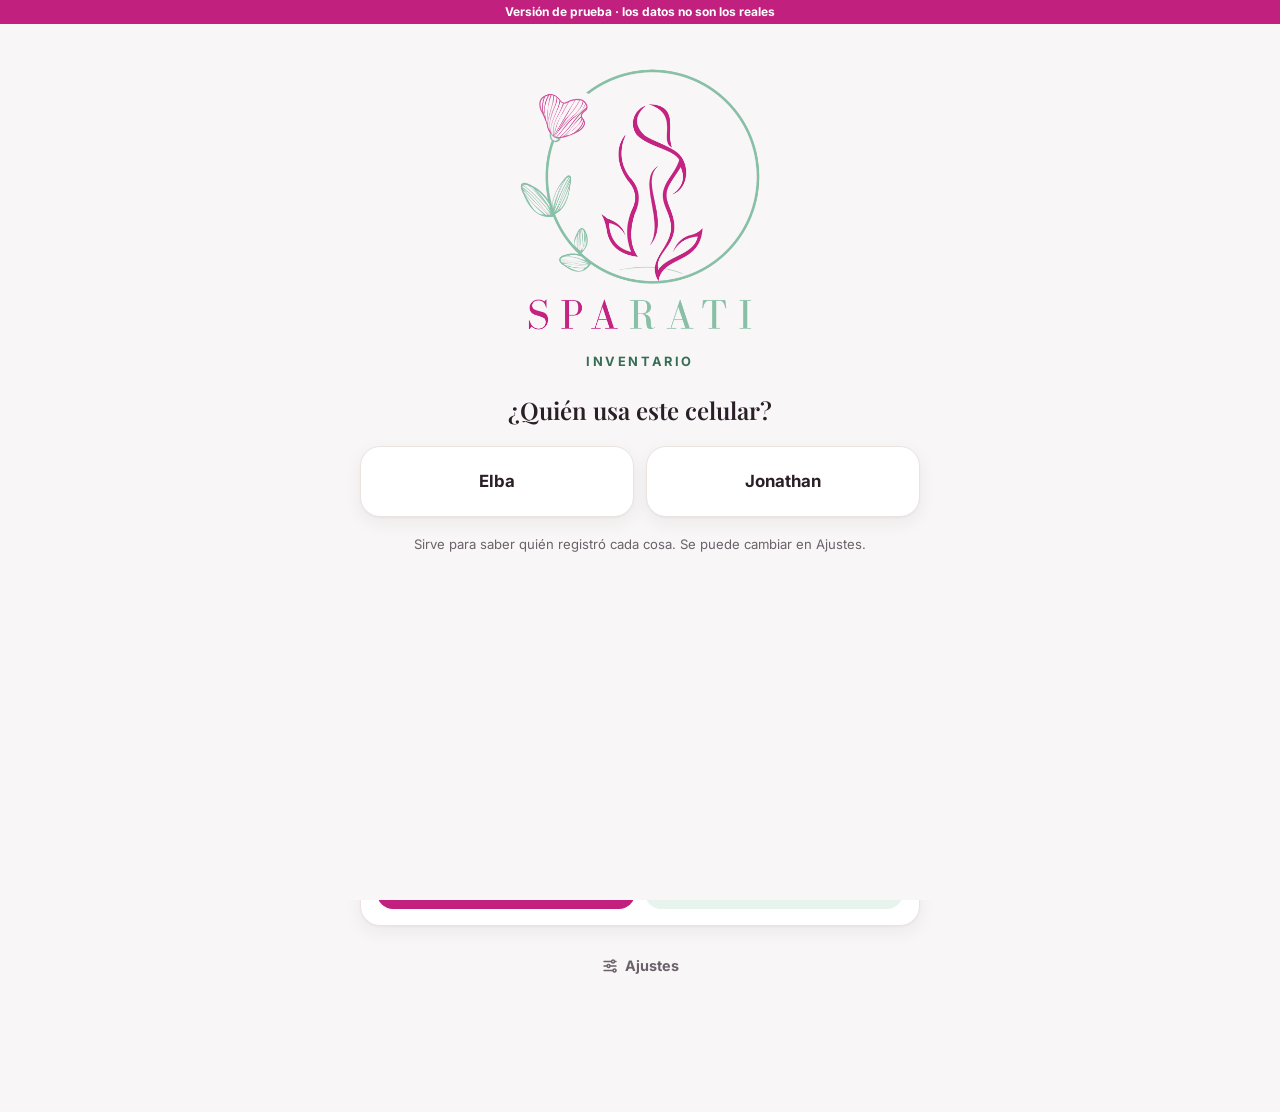
==== prueba/index.html @ 0cfa80a9 "Completé T10 · Contar inventario en prueba/. Desde Inicio e Inventario se puede contar todo el catál" ====
<!DOCTYPE html>
<html lang="es-EC">
<head>
<meta charset="utf-8">
<meta name="viewport" content="width=device-width, initial-scale=1, viewport-fit=cover">
<meta name="theme-color" content="#C2207F">
<meta name="app-version" content="2">
<meta name="apple-mobile-web-app-capable" content="yes">
<meta name="apple-mobile-web-app-title" content="SPARATI Prueba">
<meta name="apple-mobile-web-app-status-bar-style" content="default">
<meta name="description" content="Inventario de SPARATI: productos para vender y de uso en el spa">
<title>SPARATI Prueba</title>
<link rel="manifest" href="manifest.webmanifest">
<link rel="icon" href="icono-192.png">
<link rel="apple-touch-icon" href="icono-180.png">
<link rel="stylesheet" href="estilos.css">
</head>
<body>
<div class="franja-prueba">Versión de prueba · los datos no son los reales</div>
<main id="app"></main>
<nav class="nav" aria-label="Principal"></nav>
<div id="capas"></div>
<div id="anuncio" class="solo-lectura" role="status"></div>
<input type="file" id="inFoto" accept="image/*" hidden>
<input type="file" id="inArchivo" accept=".txt,.json,text/plain,application/json" hidden>
<script src="app.js?v=2.10"></script>
<script>
if('serviceWorker' in navigator){
  window.addEventListener('load', ()=>{
    navigator.serviceWorker.register('sw.js').then(r=>{
      const revisar = ()=>{ const sw = r.active || navigator.serviceWorker.controller; if(sw && navigator.onLine) sw.postMessage('revisar'); };
      if(r.active) revisar(); else navigator.serviceWorker.ready.then(revisar);
    }).catch(()=>{});
  });
}
</script>
</body>
</html>
---- prueba/estilos.css ----
@font-face{font-family:Inter;src:url('fuentes/inter-latin-400-normal.woff2') format('woff2');font-weight:400;font-display:swap}
@font-face{font-family:Inter;src:url('fuentes/inter-latin-600-normal.woff2') format('woff2');font-weight:600;font-display:swap}
@font-face{font-family:Inter;src:url('fuentes/inter-latin-700-normal.woff2') format('woff2');font-weight:700;font-display:swap}
@font-face{font-family:'Playfair Display';src:url('fuentes/playfair-display-latin-600-normal.woff2') format('woff2');font-weight:600;font-display:swap}
:root{
  --fondo:#F9F6F7; --superficie:#FFFFFF; --tinta:#2A1F27; --tenue:#6B6169; --linea:#ECE4E0; --hundido:#EFE7E3;
  --marca:#C2207F; --marca-llena:#C2207F; --marca-suave:#FBE7F2; --marca-hover:#9C1966; --sobre-marca:#FFFFFF;
  --menta:#87BEA6; --menta-texto:#3E7F66; --menta-contraste:#356D57; --menta-suave:#E7F3ED; --menta-claro:#BFE3D2;
  --bien:#2F7A57; --bien-contraste:#2F7957; --bien-suave:#E3F2EA;
  --atencion:#9A5A10; --atencion-suave:#FBF0DF;
  --mal:#A8364A; --mal-lleno:#A8364A; --mal-suave:#F9E5E8;
  --radio-tarjeta:20px; --radio-control:16px; --radio-peq:12px;
  --sombra:0 1px 2px rgba(42,31,39,.04), 0 6px 18px rgba(42,31,39,.06);
  --sombra-marca:0 8px 20px rgba(194,32,127,.28);
  --sombra-hoja:0 -8px 28px rgba(42,31,39,.16);
  --sombra-seg:0 1px 3px rgba(42,31,39,.12);
  --serif:'Playfair Display', Georgia, serif; --sans:'Inter', system-ui, sans-serif;
  --alto-nav:78px;
  --margen-izq:max(20px, env(safe-area-inset-left));
  --margen-der:max(20px, env(safe-area-inset-right));
  --franja:calc(env(safe-area-inset-top, 0px) + 24px);
  color-scheme:light;
}
:root[data-theme="dark"]{
  --fondo:#17121A; --superficie:#221B25; --tinta:#F3ECF0; --tenue:#B9AAB4; --linea:#342A36; --hundido:#2B232E;
  --marca:#E77DB8; --marca-suave:color-mix(in srgb, #C2207F 18%, var(--superficie));
  --menta-texto:var(--menta-claro); --menta-contraste:var(--menta-claro); --menta-suave:color-mix(in srgb, #87BEA6 18%, var(--superficie));
  --bien:#9DD5B9; --bien-contraste:var(--bien); --bien-suave:color-mix(in srgb, #2F7A57 18%, var(--superficie));
  --atencion:#E8B260; --atencion-suave:color-mix(in srgb, #9A5A10 18%, var(--superficie));
  --mal:#F2A0B0; --mal-suave:color-mix(in srgb, #A8364A 18%, var(--superficie));
  --sombra:none; --sombra-hoja:0 -8px 28px rgba(0,0,0,.38); --sombra-seg:0 1px 3px rgba(0,0,0,.3);
  color-scheme:dark;
}
*{box-sizing:border-box}
html,body{margin:0;min-height:100%;font-variant-numeric:lining-nums}
body{background:var(--fondo);color:var(--tinta);font-family:var(--sans);font-size:15px;line-height:1.45;-webkit-text-size-adjust:100%;-webkit-tap-highlight-color:transparent}
body.bloqueo{overflow:hidden;overscroll-behavior:none}
button,input,select,textarea{font:inherit;color:inherit}
button{cursor:pointer;min-width:44px;min-height:44px}
:focus-visible{outline:3px solid var(--marca);outline-offset:2px}
.num{font-variant-numeric:tabular-nums}
.sin-salto{white-space:nowrap}
.muted{color:var(--tenue)}
.peq{font-size:.82rem}
[hidden]{display:none!important}
.solo-lectura{position:absolute;width:1px;height:1px;margin:-1px;padding:0;overflow:hidden;clip-path:inset(50%);white-space:nowrap}

.franja-prueba{position:fixed;inset:0 0 auto;z-index:110;padding:calc(env(safe-area-inset-top, 0px) + 4px) var(--margen-der) 4px var(--margen-izq);background:var(--marca-llena);color:var(--sobre-marca);font-size:.75rem;font-weight:700;line-height:16px;text-align:center}
#app{max-width:600px;margin:0 auto;padding:calc(var(--franja) + 20px) var(--margen-der) calc(env(safe-area-inset-bottom) + var(--alto-nav) + 46px) var(--margen-izq);display:flex;flex-direction:column;gap:16px}
#app.transicion{animation:entra-pantalla 180ms ease-out}
.top{display:flex;align-items:center;justify-content:space-between;gap:12px}
.titulo-seccion{margin:0;font:600 19px var(--serif)}
.top h1{font-family:var(--serif);font-weight:600;font-size:1.85rem;margin:0;line-height:1.05;letter-spacing:.01em}
.icon-btn{border:0;background:var(--superficie);border-radius:50%;width:44px;height:44px;display:grid;place-items:center;flex:none;position:relative;box-shadow:var(--sombra)}
svg.ico{width:22px;height:22px;stroke:currentColor;fill:none;stroke-width:1.8;stroke-linecap:round;stroke-linejoin:round;flex:none}

/* Inicio */
#app:has(.cab-inicio),.contenido-inicio{gap:18px}
.contenido-inicio{display:flex;flex-direction:column}
.cab-inicio{gap:10px}
.marca-inicio{display:flex;align-items:center;gap:12px;min-width:0}
.marca-inicio .emblema{width:58px;height:auto;flex:none}
.marca-inicio .logo-texto{height:13px;width:auto;display:block;margin-bottom:3px}
.marca-inicio h1{font-size:24px;line-height:1.16;letter-spacing:0;overflow-wrap:anywhere}
.marca-inicio .sub{font-size:13px;color:var(--tenue);margin-top:3px}
.avisos-inicio>span{position:absolute;top:-3px;right:-3px;min-width:22px;height:22px;padding:0 4px;display:grid;place-items:center;border:2px solid var(--fondo);border-radius:999px;background:var(--mal-lleno);color:#fff;font-size:11px;font-weight:700}
.acciones-inicio{display:grid;grid-template-columns:repeat(4,minmax(0,1fr));gap:8px}
.acciones-inicio button{background:none;border:0;padding:0 3px;display:flex;flex-direction:column;align-items:center;gap:8px;font-size:12px;font-weight:600;line-height:1.25;border-radius:18px}
.acciones-inicio button>span{width:60px;height:60px;border-radius:18px;background:var(--superficie);color:var(--marca);display:grid;place-items:center;box-shadow:var(--sombra)}
.acciones-inicio button:first-child>span{background:var(--marca-llena);color:var(--sobre-marca);box-shadow:var(--sombra-marca)}
.acciones-inicio .ico{width:26px;height:26px}
.ventas-inicio{background:var(--marca-llena);color:#fff;border-radius:24px;padding:20px;display:flex;flex-direction:column;gap:14px;box-shadow:var(--sombra-marca)}
:root[data-theme="dark"] .ventas-inicio{background:var(--marca-hover)}
.ventas-inicio-cab{display:flex;align-items:center;justify-content:space-between;gap:8px;flex-wrap:wrap}
.ventas-inicio h2,.ventas-inicio p{color:#FBE7F2;font-size:14px;line-height:1.25;margin:0}
.ventas-inicio h2{font-weight:600}
.ventas-inicio p b{color:#fff}
.ventas-inicio .comparacion{background:var(--menta-claro);color:#1F5C45;padding:4px 10px;border-radius:999px;font-size:12px;font-weight:600;line-height:1.25}
.ventas-inicio .comparacion.baja{background:#F9E5E8;color:#8F293B}
.ventas-inicio-total{align-self:flex-start;max-width:100%;background:none;border:0;border-radius:8px;padding:0;text-align:left;font:600 clamp(32px, 10.25vw, 40px)/1.2 var(--serif);letter-spacing:-.5px;overflow-wrap:anywhere}
.ventas-inicio-total:focus-visible{outline-color:#fff}
.ventas-inicio-grafico{list-style:none;margin:4px 0 0;padding:0;height:104px;display:grid;grid-template-columns:repeat(7,minmax(0,1fr));gap:8px}
.ventas-inicio-grafico li{position:relative;display:flex;flex-direction:column;align-items:center;justify-content:flex-end;gap:6px;color:#FBE7F2;font-size:11px;line-height:1.2}
.ventas-inicio-grafico .barra{width:100%;height:var(--alto-barra);border-radius:6px;background:rgba(255,255,255,.30);border:1px solid rgba(255,255,255,.52)}
:root[data-theme="dark"] .ventas-inicio-grafico .barra{border-color:rgba(255,255,255,.35)}
.ventas-inicio-grafico li:last-child .barra{background:var(--menta-claro);border:0}
.contadores-inicio{display:grid;grid-template-columns:repeat(3,minmax(0,1fr));gap:10px}
.contador-inicio{--color:var(--marca);--suave:var(--marca-suave);text-align:left;min-width:0;border:1px solid var(--linea);background:var(--superficie);border-radius:var(--radio-tarjeta);box-shadow:var(--sombra);padding:12px 13px;display:flex;flex-direction:column;align-items:flex-start;gap:6px}
.contador-inicio.stock{--color:var(--mal);--suave:var(--mal-suave)}
.contador-inicio.fecha{--color:var(--atencion);--suave:var(--atencion-suave)}
.contador-inicio>b{color:var(--color);font:600 26px/1.2 var(--serif)}
.contador-inicio>span{color:var(--tenue);font-size:12px;line-height:1.3}
.contador-inicio::after{content:'';width:100%;height:4px;border-radius:4px;background:var(--suave);margin-top:auto}
.atencion-inicio{display:flex;flex-direction:column;gap:10px}
.atencion-inicio .card-cab{align-items:flex-start}
.atencion-inicio .link{display:flex;align-items:flex-start;padding-block:3px 0}
.atencion-lista{margin:0;padding:4px 13px;list-style:none;border:1px solid var(--linea);border-radius:var(--radio-tarjeta);box-shadow:var(--sombra);background:var(--superficie)}
.atencion-lista .atencion-fila{padding:12px 0}
.atencion-fila .av,.atencion-icono{width:48px;height:48px}
.atencion-icono{display:grid;place-items:center;flex:none;border-radius:14px;background:var(--hundido);color:var(--tenue)}
.atencion-icono.fecha{background:var(--atencion-suave);color:var(--atencion)}
.atencion-fila .btn{flex:none;gap:5px}
.atencion-fila .btn .ico{width:16px;height:16px}
.link.ajustes-inicio{align-self:center;display:flex;align-items:center;gap:6px;color:var(--tenue)}
.ajustes-inicio .ico{width:18px;height:18px}
@media (max-width:340px){
  .cab-inicio,.marca-inicio{gap:8px}
  .marca-inicio .emblema{width:48px}
  .marca-inicio h1{font-size:22px}
  .acciones-inicio button>span{width:54px;height:54px}
  .contador-inicio{padding-inline:9px}
  .atencion-lista .atencion-fila{gap:8px}
  .atencion-fila .av,.atencion-icono{width:40px;height:40px}
}

.card{background:var(--superficie);border:1px solid var(--linea);border-radius:var(--radio-tarjeta);padding:16px;display:flex;flex-direction:column;gap:10px;box-shadow:var(--sombra)}
.card h3{margin:0;font-family:var(--serif);font-size:1.15rem;font-weight:600;line-height:1.25}
.card-cab{display:flex;align-items:center;justify-content:space-between;gap:8px}
.btn{border:none;border-radius:var(--radio-control);padding:12px 16px;font-weight:700;background:var(--marca-llena);color:var(--sobre-marca);display:inline-flex;align-items:center;justify-content:center;gap:8px;min-height:48px;text-decoration:none;text-align:center}
.btn.ghost{background:transparent;color:var(--tinta);border:1px solid var(--linea)}
.btn.soft{background:var(--marca-suave);color:var(--marca)}
.btn.gold{background:var(--menta-suave);color:var(--menta-contraste,var(--menta-texto))}
.btn.danger{background:transparent;color:var(--mal);border:1px solid var(--mal)}
.btn.sm{padding:8px 12px;min-height:44px;font-size:.86rem;border-radius:12px}
.btn.full{width:100%}
.btn:disabled{opacity:.45}
.btn:not(.ghost,.soft,.gold,.danger):not(:disabled):active{background:var(--marca-hover)}
.link{background:none;border:none;color:var(--marca);font-weight:700;padding:6px 2px;font-size:.9rem}

/* Estado general */
.estado-ok{display:flex;align-items:center;gap:12px;background:var(--bien-suave);color:var(--bien-contraste);border-radius:18px;padding:16px;font-weight:700}
.cifras{display:grid;grid-template-columns:1fr 1fr;gap:10px}
.cifra{background:var(--superficie);border:1px solid var(--linea);border-radius:18px;padding:14px;display:flex;flex-direction:column;gap:2px;box-shadow:var(--sombra);text-align:left}
.cifra .v{font:600 20px var(--serif);overflow-wrap:anywhere}
.cifra .l{font-size:.78rem;color:var(--tenue);font-weight:600}

/* Filas de alerta */
.alerta{display:flex;align-items:center;gap:12px;padding:10px 0;border-top:1px solid var(--linea);width:100%;background:none;border-left:none;border-right:none;border-bottom:none;text-align:left}
.alerta:first-of-type{border-top:none}
.alerta .tx{flex:1;min-width:0}
.alerta b{display:block;font-size:15px;font-weight:600;line-height:1.28;overflow-wrap:anywhere}
.alerta .d{font-size:13px;color:var(--tenue);overflow-wrap:anywhere}
.alerta .d .warn{color:var(--atencion);font-weight:700}.alerta .d .bad{color:var(--mal);font-weight:700}
.alerta .chev{color:var(--tenue);flex:none}
.pill{display:inline-flex;align-items:center;gap:4px;font-size:12px;font-weight:600;padding:3px 10px;border-radius:999px;white-space:nowrap}
.pill.bad{background:var(--mal-suave);color:var(--mal)}
.pill.warn{background:var(--atencion-suave);color:var(--atencion)}
.pill.ok{background:var(--bien-suave);color:var(--bien-contraste)}
.pill.acc{background:var(--marca-suave);color:var(--marca)}
.pill.gold{background:var(--menta-suave);color:var(--menta-contraste,var(--menta-texto))}
.pill .ico{width:14px;height:14px}

/* Avatar de producto */
.av{width:54px;height:54px;border-radius:var(--radio-peq);flex:none;display:grid;place-items:center;position:relative;font:600 1rem var(--serif);color:var(--menta-contraste,var(--menta-texto));overflow:hidden;background:var(--menta-suave)}
.av>*{grid-area:1/1}
.av img{position:absolute;inset:0;width:100%;height:100%;object-fit:cover;display:block}
.av.sm{width:38px;height:38px;border-radius:11px;font-size:.85rem}
.av.xl{width:96px;height:96px;border-radius:24px;font-size:1.8rem}
.av.persona{border-radius:50%;background:var(--marca-suave);color:var(--marca);font-family:var(--sans);font-weight:700}

/* Buscadores y listas */
.buscador{display:flex;align-items:center;gap:10px;min-width:0}
.buscar{display:flex;align-items:center;gap:10px;flex:1;min-width:0;min-height:50px;background:var(--superficie);border:1px solid var(--linea);border-radius:var(--radio-control);padding:0 16px}
.buscar .ico{width:20px;height:20px;color:var(--tenue)}
.buscar:focus-within{outline:3px solid var(--marca);outline-offset:2px}
.buscar input[type=search]{border:none;background:none;outline:none;padding:11px 0;width:100%;font-size:16px;min-width:0;border-radius:0}
.buscar input::placeholder{color:var(--tenue);opacity:1}
.boton-escanear{width:50px;height:50px;flex:none;padding:0}
.chips{display:flex;flex-wrap:wrap;gap:8px}
.chips.scroll{flex-wrap:nowrap;overflow-x:auto;scrollbar-width:none;margin:-4px calc(-1 * var(--margen-der)) -4px calc(-1 * var(--margen-izq));padding:0 var(--margen-der) 0 var(--margen-izq)}
.chips.scroll::-webkit-scrollbar{display:none}
.chip{position:relative;isolation:isolate;border:0;background:none;padding:4px 14px;font-size:13px;font-weight:600;white-space:nowrap;flex:none;display:inline-flex;align-items:center;justify-content:center;gap:6px;border-radius:22px}
.chip::before{content:"";position:absolute;inset:4px 0;z-index:-1;background:var(--superficie);border:1px solid var(--linea);border-radius:18px}
.chip.on{color:var(--sobre-marca)}
.chip.on::before{background:var(--marca-llena);border-color:var(--marca-llena)}
.chip:focus-visible{outline-offset:-2px}
.chip .indicador{width:8px;height:8px;border-radius:50%;background:var(--mal)}
.chip .indicador.vence{background:var(--atencion)}
.chip.on .indicador{background:currentColor}
.lista-productos{display:flex;flex-direction:column;gap:14px;min-width:0}
.grupo-productos{display:flex;flex-direction:column;gap:8px}
.grupo-productos h2{margin:0 4px;color:var(--tenue);font-size:12px;letter-spacing:.08em;text-transform:uppercase}
.filas{background:var(--superficie);border:1px solid var(--linea);border-radius:var(--radio-tarjeta);padding:4px 14px;box-shadow:var(--sombra)}
.fila-lista{display:flex;align-items:center;gap:12px;padding:12px 0;width:100%;background:none;border:0;text-align:left;border-radius:0}
.fila-lista + .fila-lista{border-top:1px solid var(--linea)}
.fila-lista .tx{flex:1;min-width:0;overflow-wrap:anywhere}
.fila-lista b{display:block;font-size:15px;font-weight:600;line-height:1.27}
.fila-lista .m{display:block;margin-top:3px;font-size:13px;color:var(--tenue);line-height:1.3}
.fila-lista .stock{flex:none}
.vacio{text-align:center;color:var(--tenue);padding:30px 18px;font-size:.95rem;display:flex;flex-direction:column;gap:12px;align-items:center}

/* Inventario */
.inventario-cab .btn{gap:6px;padding-inline:14px;white-space:nowrap}
.inventario-cab .ico{width:16px;height:16px}
.filtros-inventario{position:relative;scroll-padding-inline:var(--margen-izq) var(--margen-der)}
.estadisticas-inventario{grid-template-columns:minmax(0,3fr) minmax(0,4fr)}
.estadisticas-inventario .cifra{padding-block:12px;gap:2px;border-radius:var(--radio-tarjeta)}
.estadisticas-inventario .v{line-height:1.2;font-variant-numeric:lining-nums tabular-nums}
.estadisticas-inventario:has(details[open]) .cifra:last-child{align-self:start}
.cantidades-inventario summary{list-style:none;cursor:pointer;min-height:44px;display:flex;flex-direction:column;justify-content:center;gap:2px;border-radius:6px}
.cantidades-inventario summary::-webkit-details-marker{display:none}
.cantidades-inventario .ver-unidades{display:flex;align-items:center;gap:2px;color:var(--marca);font-size:13px;font-weight:600}
.cantidades-inventario .ico{width:16px;height:16px}
.cantidades-inventario[open] .ico{transform:rotate(90deg)}
.cantidades-inventario ul{margin:8px 0 0;padding:8px 0 0;border-top:1px solid var(--linea);list-style:none;font-size:13px}
.controles-inventario{display:flex;flex-wrap:wrap;justify-content:space-between;align-items:center;gap:0 6px;margin-block:-8px}
.controles-inventario .link{display:inline-flex;align-items:center;gap:4px;padding-inline:0;font-size:13px;border-radius:8px}
.controles-inventario .ico{width:16px;height:16px}
.orden-inventario select{width:auto;max-width:100%;padding:6px;color:var(--tenue)}
#listaProd .fila-lista{content-visibility:auto;contain-intrinsic-block-size:auto 54px}
#listaProd .fila-lista:focus-visible{outline-offset:-3px}

/* Barra principal */
.nav{position:fixed;left:0;right:0;bottom:0;z-index:25;background:var(--superficie);background:color-mix(in srgb, var(--superficie) 96%, transparent);border-top:1px solid var(--linea);padding:0 max(6px, env(safe-area-inset-right)) env(safe-area-inset-bottom) max(6px, env(safe-area-inset-left))}
.nav-in{max-width:600px;margin:0 auto;display:grid;grid-template-columns:repeat(5,minmax(0,1fr));min-height:var(--alto-nav)}
.nav button{background:none;border:0;display:flex;flex-direction:column;align-items:center;justify-content:flex-start;padding:10px 0 6px;gap:4px;font-size:11px;font-weight:600;color:var(--tenue);position:relative;border-radius:var(--radio-peq)}
.nav button .ico{width:24px;height:24px;stroke-width:1.7}
.nav button[aria-current="page"]{color:var(--marca);font-weight:700}
.nav button[aria-current="page"] .ico{stroke-width:2}
.nav .nav-vender{padding-top:0;margin-top:-26px;color:var(--marca);font-weight:700}
.nav-vender .circulo{width:68px;height:68px;border:4px solid var(--fondo);border-radius:50%;background:var(--marca-llena);color:var(--sobre-marca);box-shadow:var(--sombra-marca);display:grid;place-items:center}
.nav-vender .circulo .ico{width:26px;height:26px;stroke-width:1.8}
.nav .punto{position:absolute;top:4px;left:calc(50% + 5px);min-width:18px;height:18px;padding:0 5px;border-radius:9px;background:var(--mal-lleno);color:#fff;font-size:11px;font-weight:700;line-height:18px;text-align:center}

/* Reportes */
.reporte,.historial-reporte{display:flex;flex-direction:column;gap:16px}
.mes{display:flex;align-items:center;justify-content:space-between;gap:8px;text-align:center}
.mes b{font:600 18px var(--serif)}
.mes button{width:44px;height:44px;border:0;border-radius:50%;background:var(--superficie);color:var(--tinta);display:grid;place-items:center;box-shadow:var(--sombra)}
.mes button:disabled{opacity:.35}
.cifras-reporte{grid-template-columns:repeat(2,minmax(0,1fr))}
.cifras-reporte .cifra{min-height:74px;padding:14px 12px;gap:4px;border-radius:var(--radio-tarjeta)}
.cifras-reporte .l,.cifras-reporte .nota-cifra{font-size:12px;font-weight:600}
.ganancia-reporte .v,.ganancia-reporte .nota-cifra{color:var(--bien-contraste)}
.perdida-reporte .v,.perdida-reporte .nota-cifra{color:var(--mal)}
.tarjeta-reporte{gap:12px}
.tarjeta-reporte h2{margin:0;font:600 18px/1.25 var(--serif)}
.lista-reporte{margin:0;list-style:none}
.lista-reporte:not(.card){padding:0}
.nota-reporte{margin:0;color:var(--tenue);font-size:13px}
.semanas-reporte{display:flex;align-items:flex-end;gap:clamp(6px,2.6vw,14px);min-height:170px}
.semanas-reporte li{display:flex;flex:1;min-width:0;flex-direction:column;align-items:center;gap:5px;text-align:center;font-size:12px;line-height:1.25}
.semanas-reporte strong{overflow-wrap:anywhere;max-width:100%}
.semanas-reporte li>span:last-child{color:var(--tenue);font-weight:600}
.semanas-reporte i{display:block;width:100%;height:var(--alto-barra);border-radius:10px;background:var(--marca-llena)}
.semanas-reporte .semana-actual i{background:#E59BC6}
.ranking-reporte{display:grid;gap:14px}
.ranking-reporte li div{display:flex;align-items:flex-start;justify-content:space-between;gap:8px;font-size:14px;line-height:1.35}
.ranking-reporte strong{overflow-wrap:anywhere}
.ranking-reporte span{color:var(--tenue);text-align:right;flex:none}
.ranking-reporte b{color:var(--tinta)}
.ranking-reporte i{display:block;height:8px;border-radius:6px;background:var(--hundido);overflow:hidden;margin-top:6px}
.ranking-reporte i::before{content:"";display:block;width:var(--proporcion);height:100%;border-radius:inherit;background:var(--marca-llena)}
.totales-reporte.card{padding:4px 16px;gap:0}
.totales-reporte .dato-ficha{font-size:14px}
.totales-reporte .dato-ficha:not(:has(.dato-ico)){grid-template-columns:minmax(0,1fr) auto}
.totales-reporte .dato-ico{width:40px;height:40px;border-radius:14px}
.inventario-reporte-lista li+li{border-top:1px solid var(--linea)}
.inventario-reporte-lista button{display:grid;grid-template-columns:minmax(0,1fr) auto;align-items:center;gap:3px 8px;width:100%;padding:10px 0;border:0;background:none;color:var(--tinta);text-align:left}
.inventario-reporte-lista button strong{font-size:14px;overflow-wrap:anywhere}
.inventario-reporte-lista button span{grid-row:2;font-size:13px;color:var(--tenue)}
.inventario-reporte-lista button .ico{grid-column:2;grid-row:1/3;width:18px;height:18px;color:var(--marca)}
.acciones-reporte{display:grid;grid-template-columns:minmax(0,1fr) auto;gap:10px}
.acciones-reporte .btn{min-height:52px;min-width:0;padding:8px 12px;line-height:1.25}
.acciones-reporte .btn:first-child{grid-column:1/-1}
.acciones-reporte .btn.ghost{color:var(--marca);background:var(--superficie)}
.acciones-reporte .ico{width:20px;height:20px}
.cab-impresion-reporte{display:none}
@media print{
  html[data-theme]{color-scheme:light}
  body:has(.reporte){color:#2A1F27;background:#fff}
  body:has(.reporte)>:not(#app),.no-imprimir-reporte{display:none!important}
  #app:has(.reporte){display:block;max-width:none;padding:0;animation:none}
  .reporte{--tinta:#2A1F27;--tenue:#534A51;--superficie:#fff;--linea:#D9CDD4;--hundido:#EFE7E3;
    --bien-contraste:#2F7957;--mal:#A8364A;--sombra:none;--marca:#C2207F;--marca-suave:#FBE7F2;
    display:block;print-color-adjust:exact;-webkit-print-color-adjust:exact}
  .reporte>*+*{margin-top:12px}
  .cab-impresion-reporte{display:flex;align-items:center;gap:16px;padding-bottom:12px;border-bottom:1px solid var(--linea);break-after:avoid}
  .cab-impresion-reporte img{width:62px;height:auto}
  .cab-impresion-reporte h1{margin:0;font:600 23px var(--serif)}
  .cab-impresion-reporte p{margin:3px 0 0}
  .reporte .cifras,.reporte .tarjeta-reporte:not(:has(.inventario-reporte-lista)),.reporte li{break-inside:avoid}
  .tarjeta-reporte h2{break-after:avoid}
  .inventario-reporte-lista button .ico{display:none}
}

/* Historial de ventas */
.dia-tit{font-size:.78rem;font-weight:800;color:var(--tenue);text-transform:uppercase;letter-spacing:.05em;margin:6px 4px 0}
.dia-tit::first-letter{text-transform:uppercase}
.venta{background:var(--superficie);border:1px solid var(--linea);border-radius:16px;padding:12px 14px;display:flex;flex-direction:column;gap:4px;text-align:left;width:100%;box-shadow:var(--sombra)}
.venta .c{display:flex;justify-content:space-between;align-items:center;gap:8px}
.venta .pac{font-weight:800}
.venta .tot{font-weight:800}
.venta .it{font-size:.85rem;color:var(--tenue)}

/* Pantallas superpuestas y hojas inferiores */
.hoja{position:fixed;inset:var(--franja) 0 0;z-index:50;background:var(--fondo);display:flex;flex-direction:column;height:calc(100dvh - var(--franja));animation:entra-pantalla 180ms ease-out}
@keyframes entra-pantalla{from{transform:translateX(16px);opacity:.65}to{transform:none;opacity:1}}
@keyframes sube-hoja{from{transform:translateY(26px);opacity:.75}to{transform:none;opacity:1}}
.hoja:focus,.dlg:focus{outline:none}
.hoja-cab{display:flex;align-items:center;gap:12px;padding:14px var(--margen-der) 0 var(--margen-izq);max-width:600px;width:100%;margin:0 auto}
.hoja-cab h2{font-family:var(--serif);font-size:24px;font-weight:600;line-height:1.2;margin:0;flex:1;min-width:0;overflow-wrap:anywhere}
.hoja-cuerpo{flex:1;min-height:0;overflow-y:auto;overscroll-behavior:contain;-webkit-overflow-scrolling:touch}
.hoja-in{max-width:600px;margin:0 auto;padding:16px var(--margen-der) calc(30px + env(safe-area-inset-bottom)) var(--margen-izq);display:flex;flex-direction:column;gap:14px}
.hoja-pie{background:var(--superficie);border-top:1px solid var(--linea);padding:10px var(--margen-der) calc(env(safe-area-inset-bottom) + 10px) var(--margen-izq)}
.hoja-pie .in{max-width:560px;margin:0 auto;display:flex;gap:8px}
.hoja-pie .btn{flex:1;padding-inline:10px}
.hoja-inferior{background:var(--superficie);border-radius:26px 26px 0 0;box-shadow:var(--sombra-hoja);animation:sube-hoja 220ms ease-out}
.tirador{display:block;width:40px;height:5px;border-radius:999px;background:var(--hundido);margin:0 auto}
@media (prefers-reduced-motion: reduce){
  #app.transicion,.hoja,.hoja-inferior{animation:none}
}
/* Fichas de producto */
.det-stock{display:flex;align-items:baseline;gap:8px;justify-content:center;padding:6px 0}
.det-stock .q{font:600 44px/1 var(--serif)}
.det-stock .u{color:var(--tenue);font-weight:700}
.ficha-producto>.nav,.ficha-paciente>.nav{position:relative;flex:none}
.ficha-producto .hoja-cuerpo{scroll-padding-bottom:30px}
.ficha-portada{position:relative;max-width:600px;margin:0 auto}
.av.foto-ficha{width:100%;height:188px;border-radius:0 0 30px 30px;font-size:56px}
.av.foto-ficha.con-foto:has(img){height:clamp(230px, 84.62vw, 330px)}
.foto-ficha img{object-position:center 25%}
.ficha-controles{position:absolute;top:20px;left:var(--margen-izq);right:var(--margen-der);display:flex;justify-content:space-between}
.ficha-contenido{gap:16px;padding-top:20px;padding-bottom:44px}
.ficha-cab{display:flex;flex-direction:column;gap:8px;overflow-wrap:anywhere}
.ficha-cab h1{margin:0;font:600 26px/1.15 var(--serif)}
.ficha-cab p{font-size:14px;color:var(--tenue);margin:0}
.ficha-cab .pill{white-space:normal}
.stock-ficha{--color-stock:var(--bien);gap:12px}
.stock-ficha.bad{--color-stock:var(--mal)}
.stock-ficha.warn{--color-stock:var(--atencion)}
.stock-ficha .det-stock{justify-content:flex-start;flex-wrap:wrap;padding:4px 0 0}
.stock-ficha .q{color:var(--color-stock);line-height:1.18;overflow-wrap:anywhere;font-variant-numeric:lining-nums tabular-nums}
.stock-ficha .u{font-weight:400}
.stock-ficha .det-stock .pill{margin-left:auto}
.barra-stock{display:grid;grid-template-columns:repeat(5,minmax(0,1fr));gap:4px}
.barra-stock span{height:10px;border-radius:6px;background:var(--hundido)}
.barra-stock .lleno{background:var(--color-stock)}
.stock-ficha p{margin:0;font-size:14px}
.avisos-fecha-ficha .pill{white-space:normal}
.acciones-ficha{display:grid;grid-template-columns:repeat(2,minmax(0,1fr)) 52px;gap:10px}
.acciones-ficha .btn{min-height:52px;padding:8px 6px;font-weight:600;gap:6px}
.acciones-ficha .ico{width:20px;height:20px}
.acciones-ficha .btn.ghost{background:var(--superficie);color:var(--marca)}
.acciones-ficha .btn.ghost .ico{width:22px;height:22px}
.precios-ficha{display:grid;grid-template-columns:repeat(3,minmax(0,1fr));gap:10px}
.precios-ficha .cifra{padding:12px;gap:4px;border-radius:var(--radio-tarjeta)}
.precios-ficha .v{font-variant-numeric:lining-nums tabular-nums}
.precios-ficha .ganancia{color:var(--bien-contraste)}
.precios-ficha .ganancia.negativa{color:var(--mal)}
.precios-ficha .porcentaje{font-size:12px;font-weight:600}
.datos-ficha{padding:4px 16px;gap:0}
.dato-ficha{display:grid;grid-template-columns:40px auto minmax(0,1fr);align-items:center;gap:12px;padding:14px 0;font-size:14px;color:var(--tenue);text-align:left;overflow-wrap:anywhere}
button.dato-ficha{background:none;border:0;border-radius:10px}
.dato-ficha+.dato-ficha{border-top:1px solid var(--linea)}
.dato-ico{width:40px;height:40px;border-radius:14px;background:var(--marca-suave);color:var(--marca);display:grid;place-items:center}
.dato-ficha b{color:var(--tinta);text-align:right;font-weight:600}
.dato-ficha .por-asignar{color:var(--marca)}
.historial-ficha{display:grid;gap:16px;margin-top:6px}
.linea-tiempo{margin:0;padding:18px 16px 4px;gap:0;list-style:none}
.paso-historial{position:relative;display:grid;gap:2px;margin-left:5px;padding:0 0 16px 18px;line-height:1.35;overflow-wrap:anywhere}
.paso-historial::before{content:"";position:absolute;left:0;top:5px;bottom:-5px;width:2px;background:var(--linea)}
.paso-historial:last-child::before{bottom:0}
.paso-historial::after{content:"";position:absolute;width:12px;height:12px;left:-5px;top:4px;background:var(--tenue);border-radius:50%}
.paso-historial[data-mov="venta"]::after{background:var(--marca)}
.paso-historial[data-mov="apertura"]::after{background:var(--marca)}
.paso-historial[data-mov="entrada"]::after{background:var(--bien)}
.paso-historial[data-mov="terminado"]::after{background:var(--mal)}
.paso-historial time{font-size:12px;font-weight:600;color:var(--tenue)}
.paso-historial b{font-size:14px;font-weight:600}
.paso-historial p{margin:0;font-size:13px;color:var(--tenue)}
.otros-datos-ficha{gap:4px}
.bloqueo.ficha-abierta .toast{bottom:calc(env(safe-area-inset-bottom) + var(--alto-nav) + 34px)}

/* Cabina */
.ficha-producto[data-inventario="uso"] .foto-ficha.con-foto{height:250px}
.ficha-producto[data-inventario="uso"] .foto-ficha img{object-position:center}
.ficha-producto[data-inventario="uso"] .ficha-cab h1{font-size:24px;line-height:1.2}
.frasco-en-uso{gap:12px}
.frasco-cab{display:flex;justify-content:space-between;align-items:center;flex-wrap:wrap;gap:6px 8px}
.frasco-cab h2{margin:0;font:600 18px var(--serif)}
.barra-frasco{height:12px;background:var(--hundido);border-radius:8px;overflow:hidden}
.barra-frasco span{display:block;width:var(--avance);height:100%;background:var(--marca-llena);border-radius:inherit}
.fechas-frasco{display:flex;justify-content:space-between;gap:8px;font-size:12px;font-weight:600;color:var(--tenue)}
.frasco-en-uso p{margin:0;font-size:14px}
.acciones-cabina{display:grid;grid-template-columns:repeat(2,minmax(0,1fr));gap:10px}
.acciones-cabina .btn{min-height:52px;padding:8px 10px;font-weight:600;line-height:1.25}
.acciones-cabina .btn.ghost{color:var(--marca);background:var(--superficie)}
.acciones-cabina .ico{width:20px;height:20px}
.resumen-cabina .cifra{padding:14px 12px;gap:4px;border-radius:var(--radio-tarjeta)}
.resumen-cabina .costo-dia{color:var(--bien-contraste);font-size:12px;font-weight:600}
a.dato-ficha{text-decoration:none;border-radius:10px}
a.dato-ficha b{color:var(--marca)}

.visor-codigo{position:relative;overflow:hidden;border-radius:var(--radio-tarjeta);background:#17121A;aspect-ratio:4 / 3}
.visor-codigo video{width:100%;height:100%;display:block;object-fit:cover}
.visor-codigo::after{content:"";position:absolute;inset:32% 9%;border:2px solid #fff;border-radius:12px;box-shadow:0 0 0 300px #0005;pointer-events:none}
.asignar-codigo p{margin:0}
[data-estado-camara]:empty{display:none}
.asignar-codigo .error-codigo{color:var(--mal);margin:0}
.asignar-codigo .error-codigo:empty{display:none}

/* Escáner de pantalla completa */
.escaner{background:#17121A;color:#fff;isolation:isolate}
.vista-escaner,.vista-escaner::after{position:absolute;inset:0;pointer-events:none}
.vista-escaner video{display:block;width:100%;height:100%;object-fit:cover}
.vista-escaner::after{content:"";background:rgb(0 0 0 / .55)}
.escaner-contenido{position:relative;display:flex;flex-direction:column;overflow:auto;overscroll-behavior:contain;min-height:0;flex:1;
  width:100%;max-width:600px;margin:0 auto;padding:16px max(12px,env(safe-area-inset-right)) calc(env(safe-area-inset-bottom) + 16px) max(12px,env(safe-area-inset-left))}
.escaner-cab,.escaner-modos{margin-inline:8px}
.escaner-cab{display:grid;grid-template-columns:44px minmax(0,1fr) 44px;align-items:center;gap:8px}
.escaner-cab h2{font:600 20px var(--serif);margin:0;text-align:center}
.escaner-cab .icon-btn{background:rgb(255 255 255 / .12);color:#fff;box-shadow:none}
.escaner-cab .icon-btn[aria-pressed="true"]{background:#BFE3D2;color:#1F493B}
.escaner-modos{display:grid;grid-template-columns:repeat(4,minmax(0,1fr));gap:4px;padding:4px;margin-top:16px;border-radius:14px;background:rgb(0 0 0 / .48)}
.escaner-modos button{background:none;border:0;border-radius:10px;padding:4px;font-size:13px;font-weight:700}
.escaner-modos button[aria-pressed="true"]{background:#fff;color:#2A1F27}
.escaner-cab button:focus-visible,.escaner-modos button:focus-visible{outline-color:#BFE3D2}
.guia-escaner{flex:none;margin:clamp(25px, 8dvh, 70px) 8px 28px;text-align:center}
.escaner:not(.camara-activa,.abriendo-camara) .guia-escaner{display:none}
.escaner:not(.camara-activa,.abriendo-camara) .escaner-panel{margin-top:24px}
.guia-escaner p{margin:18px 0 0}
.marco-escaner{position:relative;width:min(100%,270px);height:clamp(86px,20dvh,170px);margin:0 auto;color:#BFE3D2}
.marco-escaner span{position:absolute;width:40px;height:40px;border:4px solid currentColor;border-inline-end:0;border-bottom:0;border-start-start-radius:14px;inset:0 auto auto 0}
.marco-escaner span:nth-child(2){left:auto;right:0;transform:rotate(90deg)}
.marco-escaner span:nth-child(3){inset:auto auto 0 0;transform:rotate(-90deg)}
.marco-escaner span:nth-child(4){inset:auto 0 0 auto;transform:rotate(180deg)}
.marco-escaner i{position:absolute;left:16px;right:16px;top:50%;height:2px;background:currentColor;box-shadow:0 0 12px currentColor}
.escaner-panel{display:flex;flex-direction:column;gap:10px;margin-top:auto;padding:16px;border-radius:24px;background:var(--superficie);color:var(--tinta);box-shadow:var(--sombra)}
.escaner-panel p{margin:0}
.escaner-panel [data-estado-camara]:empty{display:none}
.escaner-panel [data-estado-camara]{font-size:14px;color:var(--tenue)}
.resultado-escaner,.escaner-manual{display:flex;flex-direction:column;gap:12px}
.resultado-escaner-titulo{display:flex;align-items:center;gap:6px;font-size:14px;margin:0}
.resultado-escaner-titulo.encontrado,.producto-escaner .stock-disponible{color:var(--bien-contraste)}
.resultado-escaner-titulo .ico{width:18px;height:18px}
.producto-escaner{display:flex;align-items:center;gap:12px;overflow-wrap:anywhere;line-height:1.3}
.producto-escaner .av{width:64px;height:64px;border-radius:14px}
.producto-escaner strong{font-size:16px}
.producto-escaner p{font-size:13px;color:var(--tenue);margin-top:3px}
.producto-escaner b{color:var(--tinta)}
.producto-escaner p span{font-weight:600}
.producto-escaner .stock-bajo{color:var(--mal)}
.acciones-escaner{display:grid;grid-template-columns:repeat(2,minmax(0,1fr));gap:10px}
.acciones-escaner .btn{min-height:52px;min-width:0;padding:8px 10px;line-height:1.25;font-weight:600}
.acciones-escaner .btn.ghost{color:var(--marca)}
.acciones-escaner .ico{width:20px;height:20px}
.escaner-controles{display:flex;flex-wrap:wrap;justify-content:center;gap:0 12px}
.escaner-controles .link{border-radius:8px;font-size:13px}
.escaner.abriendo-camara [data-camara],.escaner.camara-activa:not(.con-resultado) [data-camara]{display:none}
.codigo-leido{margin:0;color:var(--tenue);font-size:13px;overflow-wrap:anywhere;max-height:5em;overflow:auto}
@media (max-height:620px){
  .guia-escaner{margin-block:20px}
}

/* Pacientes */
.total-paciente{font-weight:600;text-align:right;overflow-wrap:anywhere;max-width:34%}
.ficha-paciente .hoja-cuerpo{scroll-padding-bottom:32px}
.contenido-paciente{gap:18px;padding-top:20px;padding-bottom:46px}
.controles-paciente{display:flex;justify-content:space-between}
.cab-paciente{display:flex;flex-direction:column;align-items:center;gap:8px;text-align:center;overflow-wrap:anywhere}
.cab-paciente .av{width:84px;height:84px;font-size:28px}
.cab-paciente h1{margin:6px 0 0;font:600 26px/1.25 var(--serif)}
.cab-paciente p{margin:0;color:var(--tenue);font-size:14px}
.acciones-paciente .btn,.editor-recordatorio .btn{min-height:52px}
.acciones-paciente .btn{min-width:0}
.cifras-paciente{grid-template-columns:repeat(3,minmax(0,1fr))}
.cifras-paciente .cifra{min-height:74px;padding:12px;gap:3px;border-radius:var(--radio-tarjeta)}
.cifras-paciente .l{font-size:12px}
.recompra-paciente{display:flex;flex-direction:column;gap:14px;padding:16px;background:var(--menta-suave);border-radius:var(--radio-tarjeta)}
.recompra-paciente p{margin:4px 0 0}
.productos-recompra,.editor-recordatorio{display:grid;gap:14px;min-width:0}
.producto-recompra{display:flex;align-items:center;gap:12px;border:0;border-radius:10px;background:none;text-align:left;padding:0}
.producto-recompra .av{width:44px;height:44px;border-radius:10px;background:var(--superficie)}
.producto-recompra>span:nth-child(2){flex:1;min-width:0;overflow-wrap:anywhere}
.producto-recompra b{display:block;font-size:14px;line-height:1.3}
.producto-recompra small{display:block;font-size:12px;font-weight:600;color:var(--menta-contraste)}
.producto-recompra>.ico{width:18px;height:18px;color:var(--menta-contraste);visibility:hidden}
.producto-recompra[aria-pressed="true"]>.ico{visibility:visible}
.mensaje-recordatorio{position:relative;display:block}
.mensaje-recordatorio .ico{position:absolute;right:12px;top:12px;width:18px;height:18px;color:var(--marca);pointer-events:none}
.mensaje-recordatorio textarea{display:block;border-radius:16px 16px 16px 4px;padding:12px 36px 12px 14px;field-sizing:content;min-height:96px;max-height:240px;resize:none}
#plantillaRecordatorio{field-sizing:content;min-height:96px;max-height:240px}
.notas-paciente{gap:5px;padding-block:14px}
.notas-paciente h2{margin:0;color:var(--tenue);font-size:12px;letter-spacing:.08em;text-transform:uppercase}
.notas-paciente p{margin:0;white-space:pre-wrap;overflow-wrap:anywhere;font-size:14px}
.historial-paciente{display:grid;gap:16px}
.compra-paciente{align-items:flex-start;font-size:14px;padding-block:14px}
.compra-paciente .tx b{font-size:14px}
.compra-paciente time{flex:none;width:42px;text-align:center}
.compra-paciente time b{font:600 18px/1.2 var(--serif)}
.compra-paciente time span{display:block;color:var(--tenue);font-size:11px;font-weight:700;text-transform:uppercase}
.compra-paciente strong{text-align:right;overflow-wrap:anywhere;max-width:34%}
@media (max-width:360px){
  .acciones-paciente .btn{padding-inline:8px;gap:4px}
  .cifras-paciente .cifra{padding-inline:8px}
  .cifras-paciente .v{font-size:18px}
}

.acc-grid{display:grid;grid-template-columns:1fr 1fr;gap:10px}
.acc-grid .btn{padding-inline:12px;gap:6px}
.acc-grid .btn:last-child:nth-child(odd){grid-column:1/-1}
.dato{display:flex;justify-content:space-between;gap:12px;padding:9px 0;border-top:1px solid var(--linea);font-size:.92rem}
.dato:first-of-type{border-top:none}
.dato span:first-child{color:var(--tenue)}
.dato span:last-child{font-weight:700;text-align:right;overflow-wrap:anywhere}
.mov{display:grid;grid-template-columns:1fr auto;gap:2px 10px;padding:9px 0;border-top:1px solid var(--linea);font-size:.88rem}
.mov:first-of-type{border-top:none}
.mov .q{font-weight:800;text-align:right}
.mov .q.mas{color:var(--bien)} .mov .q.menos{color:var(--mal)}
.mov .s{grid-column:1/-1;color:var(--tenue);font-size:.8rem}

/* Formularios */
.campo{display:flex;flex-direction:column;gap:6px}
.campo>label,.campo>.lbl{font-size:.84rem;font-weight:700;color:var(--tenue)}
.campo .ayuda{font-size:.78rem;color:var(--tenue)}
.campo .error-codigo{color:var(--mal)}
input[type=text],input[type=date],input[type=tel],input[type=search],input[inputmode],select,textarea{width:100%;border:1px solid var(--linea);background:var(--superficie);border-radius:var(--radio-control);padding:12px;font-size:16px;min-width:0;min-height:44px}
input[type=date]{display:block}
input::placeholder,textarea::placeholder{color:var(--tenue);opacity:1}
textarea{min-height:76px;resize:vertical}
.fila2{display:grid;grid-template-columns:1fr 1fr;gap:10px}
.fila2>*{min-width:0}
.seg{display:flex;background:var(--hundido);border-radius:14px;padding:4px;gap:4px}
.seg button{flex:1;min-width:0;border:0;background:none;border-radius:var(--radio-peq);padding:8px 4px;font-weight:600;font-size:14px;color:var(--tenue);overflow-wrap:anywhere}
.seg button.on{background:var(--superficie);color:var(--tinta);box-shadow:var(--sombra-seg)}
.paso{display:flex;align-items:center;gap:2px;min-width:0}
.paso button{width:44px;height:44px;border:1px solid var(--linea);border-radius:10px;background:var(--superficie);color:var(--tinta);display:grid;place-items:center;padding:0;flex:none}
.paso button .ico{width:18px;height:18px}
.paso input{border:0;border-radius:8px;text-align:center;font-weight:700;font-size:16px;padding:10px 0}
.paso input:focus-visible{outline-offset:-3px}

/* Conteo guiado */
.hoja-conteo .hoja-cab>.link{flex:none;border-radius:8px}
.hoja-conteo .hoja-in>p,.hoja-conteo .card p{margin:0}
.alcance-conteo .fila-lista .av{width:44px;height:44px}
.alcance-conteo .fila-lista>.ico{width:18px;color:var(--marca)}
.alcance-conteo button:disabled{opacity:.6}
.conteo-avance{display:flex;flex-direction:column;gap:4px;font-size:14px}
.conteo-avance>span{font-size:13px;overflow-wrap:anywhere}
.conteo-avance progress{appearance:none;-webkit-appearance:none;width:100%;height:8px;margin:5px 0 2px;border:0;border-radius:999px;background:var(--hundido);overflow:hidden}
.conteo-avance progress::-webkit-progress-bar{background:var(--hundido)}
.conteo-avance progress::-webkit-progress-value{background:var(--marca);border-radius:999px}
.conteo-avance progress::-moz-progress-bar{background:var(--marca);border-radius:999px}
.conteo-producto{gap:10px;text-align:center}
.conteo-producto .conteo-foto{align-self:center;width:min(144px, 100%);height:144px;border-radius:var(--radio-tarjeta);font-size:40px}
.conteo-producto h3{font-size:21px;overflow-wrap:anywhere}
.conteo-producto h3:focus,.conteo-resumen h3:focus{outline:none}
.conteo-producto>p{font-size:13px;overflow-wrap:anywhere}
.conteo-producto>.campo{text-align:start}
.conteo-producto .paso{gap:6px}
.conteo-producto .paso input{background:var(--fondo);border:1px solid var(--linea);font-size:20px}
.conteo-esperado{display:flex;flex-wrap:wrap;align-items:center;justify-content:space-between;gap:2px 8px;margin-block:4px;padding:10px 12px;border-radius:var(--radio-peq);background:var(--hundido);font-size:13px;color:var(--tenue);text-align:start}
.conteo-esperado b{font:600 18px var(--serif);color:var(--tinta);overflow-wrap:anywhere}
.conteo-diferencia{min-height:1.45em;color:var(--tenue)}
.conteo-diferencia.bad{color:var(--mal)}
.conteo-diferencia.ok,.conteo-correcto{color:var(--bien-contraste)}
.conteo-metodos{display:grid;grid-template-columns:repeat(2,minmax(0,1fr));gap:8px}
.conteo-metodos .btn{padding-inline:8px}
.conteo-resumen>p{font-size:14px}
.conteo-correcto{display:flex;align-items:center;gap:8px}
.conteo-filas .fila-lista{gap:10px}
.conteo-filas .av{width:46px;height:46px}
.conteo-enlaces{display:flex;flex-wrap:wrap;justify-content:space-between;gap:0 16px}
.conteo-enlaces .link{border-radius:8px}
.conteo-enlaces [data-act="descartarConteo"]{color:var(--tenue)}
.escaner-conteo .guia-escaner p{max-width:280px;margin-inline:auto;padding:7px 10px;border-radius:12px;background:rgb(0 0 0 / .52);font-size:14px}
.escaner-conteo .resultado-escaner p{overflow-wrap:anywhere}
.foto-campo{display:flex;align-items:center;gap:14px}
.acciones-foto{display:flex;flex-wrap:wrap;gap:8px}
.form-producto #margen:empty{display:none}
.form-producto .paso input{background:var(--fondo);border:1px solid var(--linea)}
.check{display:flex;gap:10px;align-items:flex-start;background:var(--superficie);border:1px solid var(--linea);border-radius:14px;padding:12px;font-size:.92rem}
.check input{width:22px;height:22px;flex:none;margin:0;accent-color:var(--marca)}
/* Nueva venta */
.venta-form .hoja-in{padding-bottom:24px;gap:14px}
.venta-form .hoja-cab{padding-bottom:2px}
.escaner-venta{flex:none;white-space:nowrap}
.escaner-venta .ico{width:16px;height:16px}
.paciente-venta{padding:12px 14px 6px;gap:2px}
.paciente-venta-cab{display:flex;align-items:center;gap:12px;min-width:0}
.paciente-venta-cab .av{width:44px;height:44px;font-size:15px}
.paciente-venta-nombre{display:flex;flex-direction:column;min-width:0;flex:1}
.paciente-venta-nombre span{font-size:12px;font-weight:600;color:var(--tenue);text-transform:uppercase}
.paciente-venta-nombre b{font-size:16px;line-height:1.25;overflow-wrap:anywhere}
.paciente-venta .sin-fondo{background:none;color:var(--marca);padding-inline:6px}
.paciente-venta-recientes,.opciones-paciente-venta{display:flex;align-items:center;gap:8px}
.opciones-paciente-venta{flex-wrap:wrap}
.paciente-venta-recientes>span{font-size:12px;color:var(--tenue)}
.paciente-venta-recientes .chip{flex:0 1 auto;min-width:44px;overflow:hidden;text-overflow:ellipsis;display:block;padding-inline:8px;font-size:12px}
.paciente-venta-recientes .chip::before{inset-block:10px;background:var(--hundido);border:0}
.paciente-venta-recientes .pac-nueva{display:inline-flex;flex:none;color:var(--marca);gap:2px;margin-left:auto}
.paciente-venta-recientes .pac-nueva::before{background:var(--marca-suave)}
.pac-nueva .ico{width:14px;height:14px}
.filtros-venta{scroll-padding-inline:var(--margen-izq) var(--margen-der)}
.cuadricula-venta{display:grid;grid-template-columns:repeat(3,minmax(0,1fr));gap:10px}
.cuadricula-venta .vacio{grid-column:1/-1}
.tarjeta-venta{display:flex;flex-direction:column;gap:3px;min-width:0;text-align:left;position:relative;
  padding:7px;border:1px solid var(--linea);background:var(--superficie);color:var(--tinta);border-radius:var(--radio-tarjeta);box-shadow:var(--sombra)}
.tarjeta-venta.en-carrito{box-shadow:inset 0 0 0 2px var(--marca),var(--sombra)}
.tarjeta-venta .av{width:100%;height:auto;aspect-ratio:1;font-size:1.65rem}
.nombre-tarjeta-venta{display:-webkit-box;-webkit-box-orient:vertical;-webkit-line-clamp:2;overflow:hidden;
  overflow-wrap:anywhere;font-size:12px;line-height:1.25;font-weight:600;margin-top:3px;min-height:2.5em}
.tarjeta-venta strong{font-size:14px;overflow-wrap:anywhere}
.stock-tarjeta-venta{font-size:11px;line-height:1.2;color:var(--tenue);font-weight:600}
.stock-tarjeta-venta.bad{color:var(--mal)}
.stock-tarjeta-venta.warn{color:var(--atencion)}
.cantidad-tarjeta-venta{position:absolute;top:6px;right:6px;min-width:28px;min-height:28px;
  display:grid;place-items:center;padding:1px 4px;border-radius:999px;background:var(--marca-llena);color:var(--sobre-marca);
  border:2px solid var(--superficie);font-size:13px;font-weight:700}
.carrito{flex:none;padding-top:4px;border-top:1px solid var(--linea)}
.carrito .resumen-venta{display:flex;flex-direction:column;gap:4px;align-items:stretch;width:100%;max-width:600px;margin:0 auto;
  padding:4px var(--margen-der) 6px var(--margen-izq);background:none;border:0;border-radius:16px}
.carrito .resumen-venta:focus-visible{outline-offset:-4px}
.resumen-venta-linea{display:flex;align-items:center;gap:8px;font:600 19px var(--serif);text-align:left}
.fecha-carrito{margin-left:auto;font:400 13px var(--sans);color:var(--tenue);white-space:nowrap}
.resumen-venta-linea .ico{color:var(--marca);transform:rotate(90deg);width:18px;height:18px}
.resumen-venta[aria-expanded="true"] .resumen-venta-linea .ico{transform:rotate(-90deg)}
.vista-carrito{max-width:600px;margin:0 auto;padding:0 var(--margen-der) 5px var(--margen-izq);
  overflow:hidden;white-space:nowrap;text-overflow:ellipsis;font-size:13px;color:var(--tenue)}
.carrito-detalle{overflow:auto;overscroll-behavior:contain;max-height:min(42dvh,440px);max-width:600px;margin:0 auto;
  padding:4px var(--margen-der) 12px var(--margen-izq);display:flex;flex-direction:column;gap:8px;scroll-padding:8px}
.carrito .total{max-width:600px;margin:0 auto;padding:6px var(--margen-der) 6px var(--margen-izq);border-top:1px solid var(--linea)}
.carrito-detalle .total{width:100%;padding-inline:0}
.carrito .total>span:first-child{font-size:15px;font-weight:400;color:var(--tenue)}
.carrito .total .num{font:600 24px var(--serif);overflow-wrap:anywhere;text-align:right}
.carrito .hoja-pie{border:0;padding-top:4px}
.carrito .hoja-pie .btn{min-height:52px}
.items-venta,.opciones-venta{display:flex;flex-direction:column;gap:8px}
.item-venta{display:grid;grid-template-columns:minmax(0,1fr) auto;gap:8px;align-items:center}
.item-venta .n{display:block;font-size:13px;font-weight:600;line-height:1.25;overflow-wrap:anywhere}
.producto-carrito{display:flex;align-items:center;gap:8px;min-width:0;text-align:left;
  border:0;border-radius:8px;background:none;padding:2px 0}
.producto-carrito .av{width:40px;height:40px}
.producto-carrito-texto{min-width:0}
.precio-carrito{display:block;color:var(--tenue);font-size:12px;overflow-wrap:anywhere}
.producto-carrito:focus-visible .precio-carrito{text-decoration:underline}
.item-venta .campo>label{position:absolute;width:1px;height:1px;margin:-1px;overflow:hidden;clip-path:inset(50%)}
.item-venta .paso input{width:38px}
.item-venta .paso button{box-shadow:0 1px 1px rgba(42,31,39,.04)}
.sin-items{margin:0}
.opciones-venta .seg button{font-size:13px}
.comprobante-venta{border:0;padding:8px 2px;min-height:44px;align-items:center;color:var(--tinta)}
.ayuda-comprobante{margin:-8px 0 3px 34px}
.fecha-venta{position:relative;display:flex;justify-content:space-between;align-items:center;gap:4px;
  min-height:44px;padding:8px 10px;border:1px solid var(--linea);border-radius:var(--radio-control);background:var(--superficie)}
.fecha-venta:focus-within{outline:3px solid var(--marca);outline-offset:2px}
.fecha-venta .ico{width:18px;height:18px;color:var(--tenue)}
.fecha-venta input{position:absolute;inset:0;opacity:0;height:100%;cursor:pointer}
.fecha-venta input::-webkit-calendar-picker-indicator{position:absolute;inset:0;width:100%;height:100%;cursor:pointer}
.total{display:flex;justify-content:space-between;align-items:center;font-size:1.15rem;font-weight:800;padding:4px 2px}
@media (max-width:345px){
  .venta-form .hoja-cab{gap:8px}
  .venta-form .hoja-cab h2{font-size:21px}
  .escaner-venta{padding-inline:8px}
  .paciente-venta-recientes{gap:4px}
  .item-venta .paso input{width:32px}
  .producto-carrito .av{display:none}
}

.toast{position:fixed;left:50%;transform:translateX(-50%);bottom:calc(env(safe-area-inset-bottom) + var(--alto-nav) + 34px);background:var(--tinta);color:var(--fondo);padding:6px 12px 6px 16px;border-radius:var(--radio-control);font-size:14px;font-weight:600;z-index:100;width:max-content;max-width:calc(100% - var(--margen-izq) - var(--margen-der));min-height:46px;box-shadow:0 6px 20px rgba(0,0,0,.25);display:flex;align-items:center;gap:8px;overflow-wrap:anywhere}
.bloqueo .toast{bottom:calc(env(safe-area-inset-bottom) + 80px)}
.toast>span{min-width:0}
.toast button{flex:none;background:none;border:0;border-radius:var(--radio-peq);color:inherit;text-decoration:underline;text-underline-offset:3px;font-weight:700;padding:4px 6px;white-space:nowrap}
.toast button:focus-visible{outline-color:currentColor}
.toast-venta{display:grid;grid-template-columns:auto minmax(0,1fr) auto;column-gap:8px;row-gap:0}
.check-venta{width:28px;height:28px;display:grid;place-items:center;border-radius:50%;background:var(--bien-suave);color:var(--bien-contraste)}
.check-venta .ico{width:17px;height:17px}
.recibo-toast{grid-column:2/-1;min-height:44px;display:flex;align-items:center;color:inherit;text-underline-offset:3px}
.recibo-toast:focus-visible{outline-color:currentColor}
@keyframes check-venta{from{transform:scale(.55);opacity:.5}70%{transform:scale(1.14)}to{transform:none;opacity:1}}
@media (prefers-reduced-motion: no-preference){
  .check-venta{animation:check-venta 220ms ease-out}
}
.dlg-fondo{position:fixed;inset:var(--franja) 0 0;z-index:90;background:rgba(30,15,25,.5);display:flex;align-items:flex-end;justify-content:center}
.dlg{padding:10px var(--margen-der) calc(20px + env(safe-area-inset-bottom)) var(--margen-izq);max-width:600px;width:100%;max-height:100%;overflow:auto;overscroll-behavior:contain;display:flex;flex-direction:column;gap:12px}
.dlg h3{margin:0;font:600 19px var(--serif)}
.dlg p{margin:0;font-size:15px}
.dlg .fila{display:flex;gap:10px}
.dlg .fila .btn{flex:1}
.bienvenida{align-items:center;text-align:center;gap:18px;padding-top:40px}
.bienvenida .logo-completo{width:min(100%, 250px);height:auto}
.bienvenida .rotulo{font-size:.8rem;letter-spacing:.2em;font-weight:700;color:var(--menta-contraste)}
.bienvenida h1{font-family:var(--serif);font-size:1.5rem;font-weight:600;margin:4px 0 0}
.quien{display:grid;grid-template-columns:1fr 1fr;gap:12px;width:100%}
.quien button{border:1px solid var(--linea);background:var(--superficie);border-radius:20px;padding:22px 10px;font-weight:800;font-size:1.05rem;display:flex;flex-direction:column;gap:8px;align-items:center;box-shadow:var(--sombra)}
@media (max-width:340px){
  .inventario-cab{gap:8px;flex-wrap:wrap}
  .form-producto .fila2{grid-template-columns:minmax(0,1fr)}
  .acciones-ficha .btn{font-size:13px}
}
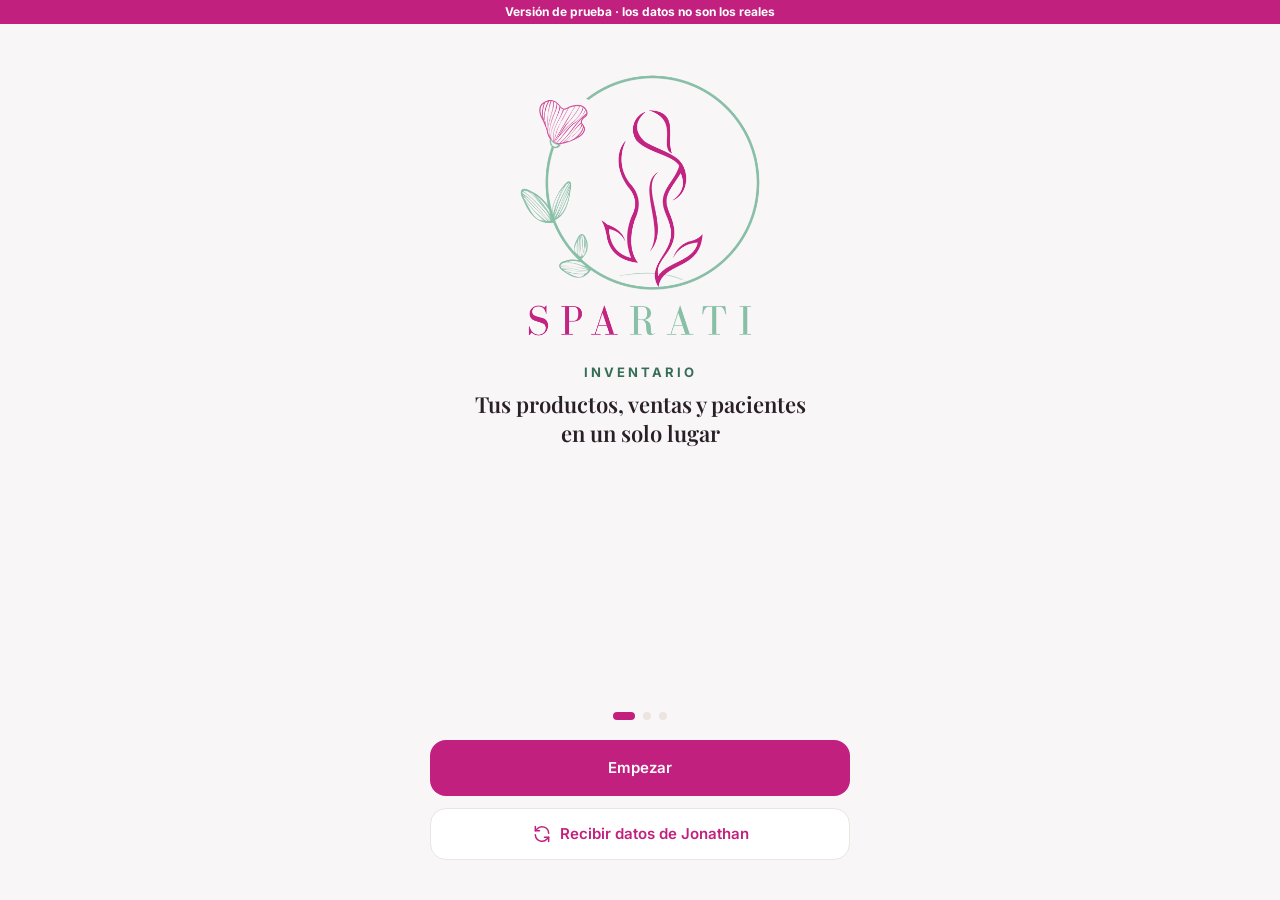
==== commit aa9a0e8f: "T14 completada en prueba/. La bienvenida de tres pasos permite elegir quién usa el celular y recibir" ====
--- a/prueba/index.html
+++ b/prueba/index.html
@@ -13,17 +13,18 @@
 <link rel="manifest" href="manifest.webmanifest">
 <link rel="icon" href="icono-192.png">
 <link rel="apple-touch-icon" href="icono-180.png">
-<link rel="stylesheet" href="estilos.css">
+<link rel="stylesheet" href="estilos.css?v=2.14.0">
 </head>
 <body>
 <div class="franja-prueba">Versión de prueba · los datos no son los reales</div>
 <main id="app"></main>
-<nav class="nav" aria-label="Principal"></nav>
+<nav class="nav" aria-label="Principal" hidden></nav>
 <div id="capas"></div>
 <div id="anuncio" class="solo-lectura" role="status"></div>
 <input type="file" id="inFoto" accept="image/*" hidden>
 <input type="file" id="inArchivo" accept=".txt,.json,text/plain,application/json" hidden>
-<script src="app.js?v=2.10"></script>
+<input type="file" id="inRespaldo" accept=".json,application/json" hidden>
+<script src="app.js?v=2.14.0" defer></script>
 <script>
 if('serviceWorker' in navigator){
   window.addEventListener('load', ()=>{
--- a/prueba/estilos.css
+++ b/prueba/estilos.css
@@ -3,7 +3,7 @@
 @font-face{font-family:Inter;src:url('fuentes/inter-latin-700-normal.woff2') format('woff2');font-weight:700;font-display:swap}
 @font-face{font-family:'Playfair Display';src:url('fuentes/playfair-display-latin-600-normal.woff2') format('woff2');font-weight:600;font-display:swap}
 :root{
-  --fondo:#F9F6F7; --superficie:#FFFFFF; --tinta:#2A1F27; --tenue:#6B6169; --linea:#ECE4E0; --hundido:#EFE7E3;
+  --fondo:#F9F6F7; --superficie:#FFFFFF; --tinta:#2A1F27; --tenue:#6B6169; --linea:#ECE4E0; --hundido:#EFE7E3; --borde-campo:#95858E;
   --marca:#C2207F; --marca-llena:#C2207F; --marca-suave:#FBE7F2; --marca-hover:#9C1966; --sobre-marca:#FFFFFF;
   --menta:#87BEA6; --menta-texto:#3E7F66; --menta-contraste:#356D57; --menta-suave:#E7F3ED; --menta-claro:#BFE3D2;
   --bien:#2F7A57; --bien-contraste:#2F7957; --bien-suave:#E3F2EA;
@@ -22,7 +22,7 @@
   color-scheme:light;
 }
 :root[data-theme="dark"]{
-  --fondo:#17121A; --superficie:#221B25; --tinta:#F3ECF0; --tenue:#B9AAB4; --linea:#342A36; --hundido:#2B232E;
+  --fondo:#17121A; --superficie:#221B25; --tinta:#F3ECF0; --tenue:#B9AAB4; --linea:#342A36; --hundido:#2B232E; --borde-campo:#786A76;
   --marca:#E77DB8; --marca-suave:color-mix(in srgb, #C2207F 18%, var(--superficie));
   --menta-texto:var(--menta-claro); --menta-contraste:var(--menta-claro); --menta-suave:color-mix(in srgb, #87BEA6 18%, var(--superficie));
   --bien:#9DD5B9; --bien-contraste:var(--bien); --bien-suave:color-mix(in srgb, #2F7A57 18%, var(--superficie));
@@ -33,7 +33,8 @@
 }
 *{box-sizing:border-box}
 html,body{margin:0;min-height:100%;font-variant-numeric:lining-nums}
-body{background:var(--fondo);color:var(--tinta);font-family:var(--sans);font-size:15px;line-height:1.45;-webkit-text-size-adjust:100%;-webkit-tap-highlight-color:transparent}
+html{scroll-padding-block:calc(var(--franja) + 8px) calc(env(safe-area-inset-bottom) + var(--alto-nav) + 34px)}
+body{background:var(--fondo);color:var(--tinta);font-family:var(--sans);font-size:.9375rem;line-height:1.45;-webkit-text-size-adjust:100%;-webkit-tap-highlight-color:transparent}
 body.bloqueo{overflow:hidden;overscroll-behavior:none}
 button,input,select,textarea{font:inherit;color:inherit}
 button{cursor:pointer;min-width:44px;min-height:44px}
@@ -45,7 +46,7 @@
 [hidden]{display:none!important}
 .solo-lectura{position:absolute;width:1px;height:1px;margin:-1px;padding:0;overflow:hidden;clip-path:inset(50%);white-space:nowrap}
 
-.franja-prueba{position:fixed;inset:0 0 auto;z-index:110;padding:calc(env(safe-area-inset-top, 0px) + 4px) var(--margen-der) 4px var(--margen-izq);background:var(--marca-llena);color:var(--sobre-marca);font-size:.75rem;font-weight:700;line-height:16px;text-align:center}
+.franja-prueba{position:fixed;inset:0 0 auto;z-index:110;padding:calc(env(safe-area-inset-top, 0px) + 4px) var(--margen-der) 4px var(--margen-izq);background:var(--marca-llena);color:var(--sobre-marca);font-size:12px;font-weight:700;line-height:16px;text-align:center}
 #app{max-width:600px;margin:0 auto;padding:calc(var(--franja) + 20px) var(--margen-der) calc(env(safe-area-inset-bottom) + var(--alto-nav) + 46px) var(--margen-izq);display:flex;flex-direction:column;gap:16px}
 #app.transicion{animation:entra-pantalla 180ms ease-out}
 .top{display:flex;align-items:center;justify-content:space-between;gap:12px}
@@ -55,7 +56,7 @@
 svg.ico{width:22px;height:22px;stroke:currentColor;fill:none;stroke-width:1.8;stroke-linecap:round;stroke-linejoin:round;flex:none}
 
 /* Inicio */
-#app:has(.cab-inicio),.contenido-inicio{gap:18px}
+#app:has(.cab-inicio),.contenido-inicio{gap:16px}
 .contenido-inicio{display:flex;flex-direction:column}
 .cab-inicio{gap:10px}
 .marca-inicio{display:flex;align-items:center;gap:12px;min-width:0}
@@ -160,7 +161,7 @@
 
 /* Buscadores y listas */
 .buscador{display:flex;align-items:center;gap:10px;min-width:0}
-.buscar{display:flex;align-items:center;gap:10px;flex:1;min-width:0;min-height:50px;background:var(--superficie);border:1px solid var(--linea);border-radius:var(--radio-control);padding:0 16px}
+.buscar{display:flex;align-items:center;gap:10px;flex:1;min-width:0;min-height:50px;background:var(--superficie);border:1px solid var(--borde-campo);border-radius:var(--radio-control);padding:0 16px}
 .buscar .ico{width:20px;height:20px;color:var(--tenue)}
 .buscar:focus-within{outline:3px solid var(--marca);outline-offset:2px}
 .buscar input[type=search]{border:none;background:none;outline:none;padding:11px 0;width:100%;font-size:16px;min-width:0;border-radius:0}
@@ -188,6 +189,7 @@
 .fila-lista .m{display:block;margin-top:3px;font-size:13px;color:var(--tenue);line-height:1.3}
 .fila-lista .stock{flex:none}
 .vacio{text-align:center;color:var(--tenue);padding:30px 18px;font-size:.95rem;display:flex;flex-direction:column;gap:12px;align-items:center}
+.vacio p{max-width:34ch;margin:0}
 
 /* Inventario */
 .inventario-cab .btn{gap:6px;padding-inline:14px;white-space:nowrap}
@@ -203,15 +205,20 @@
 .cantidades-inventario .ico{width:16px;height:16px}
 .cantidades-inventario[open] .ico{transform:rotate(90deg)}
 .cantidades-inventario ul{margin:8px 0 0;padding:8px 0 0;border-top:1px solid var(--linea);list-style:none;font-size:13px}
-.controles-inventario{display:flex;flex-wrap:wrap;justify-content:space-between;align-items:center;gap:0 6px;margin-block:-8px}
+.controles-inventario{display:grid;grid-template-columns:minmax(0,1fr) auto;align-items:center;gap:0 8px;margin-block:-8px}
 .controles-inventario .link{display:inline-flex;align-items:center;gap:4px;padding-inline:0;font-size:13px;border-radius:8px}
+.controles-inventario .link:nth-child(2){justify-self:end}
+.controles-inventario .link .ico{flex:none}
 .controles-inventario .ico{width:16px;height:16px}
 .orden-inventario select{width:auto;max-width:100%;padding:6px;color:var(--tenue)}
 #listaProd .fila-lista{content-visibility:auto;contain-intrinsic-block-size:auto 54px}
 #listaProd .fila-lista:focus-visible{outline-offset:-3px}
 
 /* Barra principal */
-.nav{position:fixed;left:0;right:0;bottom:0;z-index:25;background:var(--superficie);background:color-mix(in srgb, var(--superficie) 96%, transparent);border-top:1px solid var(--linea);padding:0 max(6px, env(safe-area-inset-right)) env(safe-area-inset-bottom) max(6px, env(safe-area-inset-left))}
+.nav{position:fixed;left:0;right:0;bottom:0;z-index:25;background:var(--superficie);border-top:1px solid var(--linea);padding:0 max(6px, env(safe-area-inset-right)) env(safe-area-inset-bottom) max(6px, env(safe-area-inset-left))}
+@supports ((backdrop-filter:blur(12px)) or (-webkit-backdrop-filter:blur(12px))){
+  .nav{background:color-mix(in srgb, var(--superficie) 96%, transparent);-webkit-backdrop-filter:blur(12px);backdrop-filter:blur(12px)}
+}
 .nav-in{max-width:600px;margin:0 auto;display:grid;grid-template-columns:repeat(5,minmax(0,1fr));min-height:var(--alto-nav)}
 .nav button{background:none;border:0;display:flex;flex-direction:column;align-items:center;justify-content:flex-start;padding:10px 0 6px;gap:4px;font-size:11px;font-weight:600;color:var(--tenue);position:relative;border-radius:var(--radio-peq)}
 .nav button .ico{width:24px;height:24px;stroke-width:1.7}
@@ -300,7 +307,7 @@
 .hoja:focus,.dlg:focus{outline:none}
 .hoja-cab{display:flex;align-items:center;gap:12px;padding:14px var(--margen-der) 0 var(--margen-izq);max-width:600px;width:100%;margin:0 auto}
 .hoja-cab h2{font-family:var(--serif);font-size:24px;font-weight:600;line-height:1.2;margin:0;flex:1;min-width:0;overflow-wrap:anywhere}
-.hoja-cuerpo{flex:1;min-height:0;overflow-y:auto;overscroll-behavior:contain;-webkit-overflow-scrolling:touch}
+.hoja-cuerpo{flex:1;min-height:0;overflow-y:auto;overscroll-behavior:contain;scroll-padding-block:8px;-webkit-overflow-scrolling:touch}
 .hoja-in{max-width:600px;margin:0 auto;padding:16px var(--margen-der) calc(30px + env(safe-area-inset-bottom)) var(--margen-izq);display:flex;flex-direction:column;gap:14px}
 .hoja-pie{background:var(--superficie);border-top:1px solid var(--linea);padding:10px var(--margen-der) calc(env(safe-area-inset-bottom) + 10px) var(--margen-izq)}
 .hoja-pie .in{max-width:560px;margin:0 auto;display:flex;gap:8px}
@@ -308,7 +315,7 @@
 .hoja-inferior{background:var(--superficie);border-radius:26px 26px 0 0;box-shadow:var(--sombra-hoja);animation:sube-hoja 220ms ease-out}
 .tirador{display:block;width:40px;height:5px;border-radius:999px;background:var(--hundido);margin:0 auto}
 @media (prefers-reduced-motion: reduce){
-  #app.transicion,.hoja,.hoja-inferior{animation:none}
+  #app.transicion,.hoja,.hoja-inferior,.bienvenida{animation:none}
 }
 /* Fichas de producto */
 .det-stock{display:flex;align-items:baseline;gap:8px;justify-content:center;padding:6px 0}
@@ -480,7 +487,6 @@
 .mensaje-recordatorio{position:relative;display:block}
 .mensaje-recordatorio .ico{position:absolute;right:12px;top:12px;width:18px;height:18px;color:var(--marca);pointer-events:none}
 .mensaje-recordatorio textarea{display:block;border-radius:16px 16px 16px 4px;padding:12px 36px 12px 14px;field-sizing:content;min-height:96px;max-height:240px;resize:none}
-#plantillaRecordatorio{field-sizing:content;min-height:96px;max-height:240px}
 .notas-paciente{gap:5px;padding-block:14px}
 .notas-paciente h2{margin:0;color:var(--tenue);font-size:12px;letter-spacing:.08em;text-transform:uppercase}
 .notas-paciente p{margin:0;white-space:pre-wrap;overflow-wrap:anywhere;font-size:14px}
@@ -515,7 +521,7 @@
 .campo>label,.campo>.lbl{font-size:.84rem;font-weight:700;color:var(--tenue)}
 .campo .ayuda{font-size:.78rem;color:var(--tenue)}
 .campo .error-codigo{color:var(--mal)}
-input[type=text],input[type=date],input[type=tel],input[type=search],input[inputmode],select,textarea{width:100%;border:1px solid var(--linea);background:var(--superficie);border-radius:var(--radio-control);padding:12px;font-size:16px;min-width:0;min-height:44px}
+input[type=text],input[type=date],input[type=tel],input[type=search],input[inputmode],select,textarea{width:100%;border:1px solid var(--borde-campo);background:var(--superficie);border-radius:var(--radio-control);padding:12px;font-size:16px;min-width:0;min-height:44px}
 input[type=date]{display:block}
 input::placeholder,textarea::placeholder{color:var(--tenue);opacity:1}
 textarea{min-height:76px;resize:vertical}
@@ -566,6 +572,77 @@
 .conteo-enlaces [data-act="descartarConteo"]{color:var(--tenue)}
 .escaner-conteo .guia-escaner p{max-width:280px;margin-inline:auto;padding:7px 10px;border-radius:12px;background:rgb(0 0 0 / .52);font-size:14px}
 .escaner-conteo .resultado-escaner p{overflow-wrap:anywhere}
+
+/* Lista de compras */
+.pedido-cabecera{display:flex;flex-direction:column;gap:4px;overflow-wrap:anywhere}
+.pedido-cabecera span,.pedido-recibir header .muted{font-size:13px}
+.pedido-cabecera p{margin:0;font-size:14px}
+.pedido-card .fila-lista:focus-visible{outline-offset:-3px;border-radius:8px}
+.pedido-card .fila-lista .av,.pedido-recibir .av,.pedido-icono{width:48px;height:48px}
+.pedido-card .fila-lista .pill{white-space:normal;max-width:32%;overflow-wrap:anywhere;text-align:center;justify-content:center}
+.pedido-icono{display:grid;place-items:center;flex:none;border-radius:var(--radio-peq);background:var(--menta-suave);color:var(--menta-contraste)}
+.pedido-acciones{display:flex;flex-wrap:wrap;gap:8px}
+.pedido-acciones .btn{flex:1 1 auto;padding-inline:10px}
+.pedido-acciones .ico{width:18px;height:18px}
+.pedido-llegada{display:flex;flex:1;min-height:0;flex-direction:column}
+.pedido-recibir header{display:flex;align-items:center;gap:12px;overflow-wrap:anywhere}
+.pedido-recibir header h3{font:600 15px/1.25 var(--sans);margin-bottom:3px}
+.pedido-recibir input[aria-invalid="true"]{border-color:var(--mal)}
+
+/* Etiquetas QR */
+.form-etiquetas{display:flex;flex:1;min-height:0;flex-direction:column}
+.form-etiquetas .hoja-in>p,.cab-lista-etiquetas p,.resumen-etiquetas p{margin:0}
+.form-etiquetas .ayuda,.resumen-etiquetas .ayuda{font-size:14px;color:var(--tenue)}
+.cab-lista-etiquetas{display:flex;align-items:center;justify-content:space-between;gap:8px;margin-block:-7px}
+.cab-lista-etiquetas .link{text-align:right}
+[data-lista-etiquetas].card{gap:0;padding-block:2px}
+.fila-etiqueta{display:grid;grid-template-columns:auto minmax(0,1fr) auto;align-items:center;gap:10px;min-height:56px;padding-block:9px;cursor:pointer}
+.fila-etiqueta+.fila-etiqueta{border-top:1px solid var(--linea)}
+.fila-etiqueta input{width:22px;height:22px;margin:0;accent-color:var(--marca-llena)}
+.fila-etiqueta strong,.fila-etiqueta small{display:block;overflow-wrap:anywhere}
+.fila-etiqueta strong{font-size:14px;line-height:1.3}
+.fila-etiqueta small,.estado-etiqueta{font-size:12px;color:var(--tenue)}
+.estado-etiqueta{text-align:right}
+.resumen-etiquetas{display:grid;gap:4px}
+.pagina-etiquetas{padding:9px;background:#fff;color:#2A1F27;border:1px solid var(--linea);border-radius:var(--radio-control);box-shadow:var(--sombra)}
+.pagina-etiquetas ol{display:grid;grid-template-columns:repeat(3,minmax(0,1fr));gap:0;margin:0;padding:0;list-style:none}
+.etiqueta-qr{display:flex;align-items:center;gap:5px;min-width:0;padding:5px;outline:1px solid #DDD2D8;outline-offset:-.5px}
+.dibujo-etiqueta{display:block;width:36%;flex:none}
+.dibujo-etiqueta svg{display:block;width:100%;height:auto;aspect-ratio:1;shape-rendering:crispEdges}
+.texto-etiqueta{min-width:0;display:grid;gap:2px;justify-items:start;font-size:10px;line-height:1.2}
+.texto-etiqueta img{display:block;width:18px;height:auto}
+.texto-etiqueta strong{display:-webkit-box;-webkit-line-clamp:4;-webkit-box-orient:vertical;overflow:hidden;overflow-wrap:anywhere}
+.texto-etiqueta small{font-size:.85em;color:#534A51}
+@media screen and (max-width:520px){
+  .etiqueta-qr{flex-direction:column;justify-content:flex-start;gap:2px;padding:5px 4px 7px;text-align:center}
+  .dibujo-etiqueta{width:min(58px,75%)}
+  .texto-etiqueta{justify-items:center;width:100%}
+  .texto-etiqueta img{width:16px}
+}
+
+@page etiquetas{size:A4 portrait;margin:0}
+@media print{
+  body.bloqueo:has(.hoja-vista-etiquetas){overflow:visible;background:#fff}
+  body:has(.hoja-vista-etiquetas)>:not(#capas),
+  body #capas:has(.hoja-vista-etiquetas)>.hoja:not(.hoja-vista-etiquetas),
+  .hoja-vista-etiquetas>.hoja-cab,.hoja-vista-etiquetas>.hoja-pie,
+  .hoja-vista-etiquetas .resumen-etiquetas{display:none!important}
+  .hoja-vista-etiquetas,.hoja-vista-etiquetas .hoja-cuerpo,.hoja-vista-etiquetas .hoja-in{
+    position:static;display:block;width:auto;height:auto;max-width:none;margin:0;padding:0;overflow:visible;animation:none;
+    color:#2A1F27;background:#fff
+  }
+  .pagina-etiquetas{
+    page:etiquetas;width:210mm;margin:0;padding:12mm 9mm 0;
+    border:0;border-radius:0;box-shadow:none;break-inside:avoid;print-color-adjust:exact;-webkit-print-color-adjust:exact
+  }
+  .pagina-etiquetas+.pagina-etiquetas{break-before:page}
+  .pagina-etiquetas ol{grid-template-rows:repeat(8,34mm)}
+  .etiqueta-qr{gap:2mm;padding:2mm;outline:.22mm solid #CFC3CC;outline-offset:-.11mm}
+  .dibujo-etiqueta{width:22mm}
+  .texto-etiqueta{gap:.9mm;font-size:8.5pt}
+  .texto-etiqueta img{width:7mm}
+}
+
 .foto-campo{display:flex;align-items:center;gap:14px}
 .acciones-foto{display:flex;flex-wrap:wrap;gap:8px}
 .form-producto #margen:empty{display:none}
@@ -678,12 +755,76 @@
 .dlg p{margin:0;font-size:15px}
 .dlg .fila{display:flex;gap:10px}
 .dlg .fila .btn{flex:1}
-.bienvenida{align-items:center;text-align:center;gap:18px;padding-top:40px}
+.en-bienvenida #app{padding:var(--franja) 0 0}
+.bienvenida{position:relative;min-height:calc(100dvh - var(--franja));display:flex;flex-direction:column;justify-content:space-between;gap:32px;text-align:center;
+  padding:46px max(28px,env(safe-area-inset-right)) calc(40px + env(safe-area-inset-bottom)) max(28px,env(safe-area-inset-left))}
+.bienvenida:not([data-paso="1"]){padding-top:84px}
+.bienvenida-contenido,.bienvenida-pie{display:flex;flex-direction:column;align-items:center}
+.bienvenida-contenido{gap:22px}
 .bienvenida .logo-completo{width:min(100%, 250px);height:auto}
-.bienvenida .rotulo{font-size:.8rem;letter-spacing:.2em;font-weight:700;color:var(--menta-contraste)}
-.bienvenida h1{font-family:var(--serif);font-size:1.5rem;font-weight:600;margin:4px 0 0}
+.bienvenida .rotulo{font-size:.8125rem;letter-spacing:3px;font-weight:700;color:var(--menta-contraste);text-transform:uppercase;margin:0 0 8px}
+.bienvenida h1{max-width:300px;font:600 1.375rem/1.35 var(--serif);margin:0 auto}
+.bienvenida[data-paso="1"] h1{max-width:334px}
+.bienvenida h1:focus{outline:none}
+.bienvenida .muted{max-width:34ch;margin:8px auto 0}
+.bienvenida-volver{position:absolute;top:14px;left:var(--margen-izq)}
+.icono-bienvenida{width:72px;height:72px;display:grid;place-items:center;border-radius:20px;color:var(--menta-contraste);background:var(--menta-suave)}
+.icono-bienvenida .ico{width:32px;height:32px}
+.bienvenida-pie{gap:12px;width:min(100%, 420px);margin-inline:auto}
+.bienvenida .btn{width:100%;min-height:56px;font-weight:600}
+.bienvenida .btn.ghost{min-height:52px;background:var(--superficie);color:var(--marca)}
+.bienvenida .btn .ico{width:20px;height:20px}
+.pasos-bienvenida{display:flex;justify-content:center;gap:8px;margin-bottom:8px}
+.pasos-bienvenida span[aria-hidden]{width:8px;height:8px;border-radius:8px;background:var(--linea)}
+.pasos-bienvenida .actual[aria-hidden]{width:22px;background:var(--marca)}
+.estado-bienvenida{margin:0;color:var(--tenue)}
+.estado-bienvenida:empty{position:absolute}
 .quien{display:grid;grid-template-columns:1fr 1fr;gap:12px;width:100%}
-.quien button{border:1px solid var(--linea);background:var(--superficie);border-radius:20px;padding:22px 10px;font-weight:800;font-size:1.05rem;display:flex;flex-direction:column;gap:8px;align-items:center;box-shadow:var(--sombra)}
+@media (prefers-reduced-motion:no-preference){
+  .bienvenida{animation:entra-pantalla 180ms ease-out}
+}
+.guia-instalacion{background:rgba(30,15,25,.62)}
+
+/* Ajustes */
+.hoja-ajustes .hoja-cab{padding-bottom:16px}
+.hoja-ajustes .hoja-cuerpo{scroll-padding-block-start:0}
+.hoja-ajustes .hoja-cuerpo :is(button,input,select,textarea,summary){scroll-margin-block-start:8px}
+.hoja-ajustes .ajustes-in{padding-top:0}
+.ajustes-in .card,.invitacion-instalar{gap:12px}
+.ajustes-in .card p,.invitacion-instalar p{margin:0;font-size:.875rem}
+.ajustes-in .card>button.link{align-self:center;border-radius:8px}
+.ajustes-in .acc-grid{grid-template-columns:minmax(0,1.45fr) minmax(0,1fr)}
+.ajustes-in .acc-grid .btn{padding-inline:8px}
+.fechas-envio{margin:0;display:grid;grid-template-columns:1fr 1fr;gap:10px}
+.fechas-envio>div{background:var(--fondo);border-radius:var(--radio-peq);padding:10px 12px;min-width:0;overflow-wrap:anywhere}
+.fechas-envio dt{font-size:.8125rem;color:var(--tenue)}
+.fechas-envio dd{margin:3px 0 0;font-size:.875rem;font-weight:600}
+.fila-ajustes{display:flex;align-items:center;justify-content:space-between;gap:8px;border:0;border-top:1px solid var(--linea);background:transparent;text-align:start;font-weight:600;padding:8px 0}
+.fila-ajustes>span{display:flex;align-items:center;gap:10px}
+.fila-ajustes .ico{width:18px;height:18px;color:var(--marca);flex:none}
+.ajustes-in .fila-ajustes+.fila-ajustes{margin-top:-12px}
+.ajustes-avanzado summary{display:list-item;cursor:pointer;padding:10px 4px;min-height:44px;font-weight:600;border-radius:8px}
+.ajustes-avanzado>div{display:flex;flex-direction:column;gap:12px;margin-top:10px}
+.lista-categorias-ajustes{margin:0;padding:0;list-style:none}
+.lista-categorias-ajustes li{padding:10px 0;border-top:1px solid var(--linea);overflow-wrap:anywhere}
+.ajustes-in textarea{field-sizing:content;min-height:96px;max-height:240px}
+.archivo-ajustes-cab{display:flex;align-items:center;gap:10px}
+.archivo-ajustes-cab h3{flex:1;overflow-wrap:anywhere}
+.archivo-ajustes-icono{width:44px;height:44px;display:grid;place-items:center;flex:none;border-radius:var(--radio-peq);background:var(--menta-suave);color:var(--menta-contraste)}
+.archivo-ajustes p{font-size:.875rem}
+.archivo-ajustes [role=status]{color:var(--bien-contraste);font-weight:600}
+.archivo-ajustes [role=status][data-nivel=error]{color:var(--mal)}
+.archivo-ajustes [role=status]:empty{position:absolute}
+.invitacion-instalar .icon-btn{box-shadow:none}
+
+:root[data-letra="grande"]{font-size:18px}
+[data-letra="grande"] :is(.buscar input[type=search],input[type=text],input[type=date],input[type=tel],input[inputmode],select,textarea){font-size:1rem}
+[data-letra="grande"] :is(.hoja-cab h2,.marca-inicio h1){font-size:1.5rem}
+[data-letra="grande"] :is(.fila-lista b,.alerta b,.pedido-cabecera p,.seg button,.producto-escaner strong,.item-venta .n){font-size:.9375rem}
+[data-letra="grande"] :is(.fila-lista .m,.alerta .d,.chip,.producto-escaner p,.precio-carrito,.stock-tarjeta-venta,.dato-ficha,
+  .contador-inicio>span,.producto-recompra b,.notas-paciente p,.paso-historial p,.fila-etiqueta strong){font-size:.875rem}
+[data-letra="grande"] :is(.acciones-inicio button,.nav button,.nombre-tarjeta-venta,.estado-etiqueta,.fila-etiqueta small){font-size:.75rem}
+
 @media (max-width:340px){
   .inventario-cab{gap:8px;flex-wrap:wrap}
   .form-producto .fila2{grid-template-columns:minmax(0,1fr)}
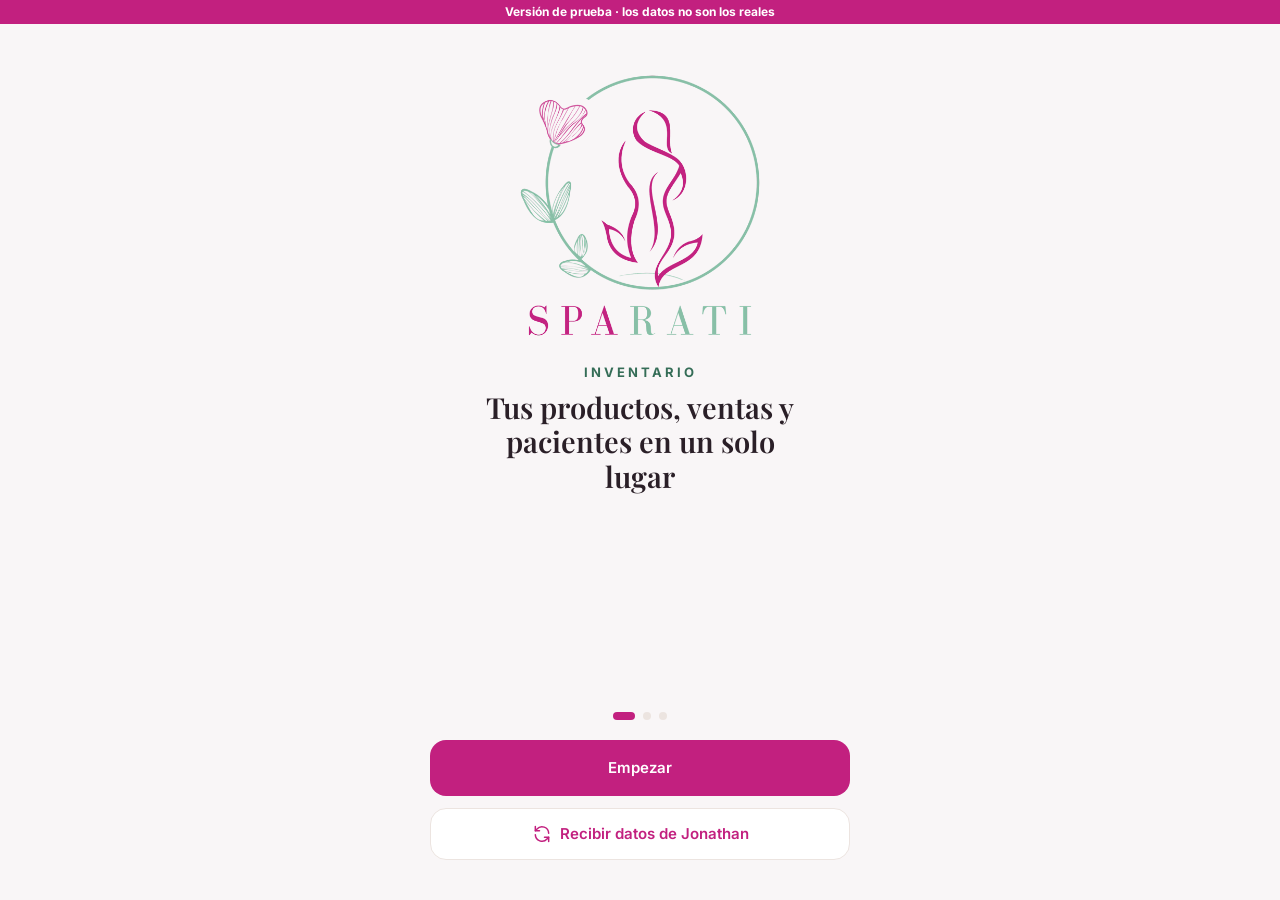
==== commit 80577406: "Completé T16 en prueba/. El buscador de Inicio cabe a 360 px, la invitación para instalar queda ante" ====
--- a/prueba/index.html
+++ b/prueba/index.html
@@ -13,7 +13,7 @@
 <link rel="manifest" href="manifest.webmanifest">
 <link rel="icon" href="icono-192.png">
 <link rel="apple-touch-icon" href="icono-180.png">
-<link rel="stylesheet" href="estilos.css?v=2.14.0">
+<link rel="stylesheet" href="estilos.css?v=2.16.0">
 </head>
 <body>
 <div class="franja-prueba">Versión de prueba · los datos no son los reales</div>
@@ -24,7 +24,7 @@
 <input type="file" id="inFoto" accept="image/*" hidden>
 <input type="file" id="inArchivo" accept=".txt,.json,text/plain,application/json" hidden>
 <input type="file" id="inRespaldo" accept=".json,application/json" hidden>
-<script src="app.js?v=2.14.0" defer></script>
+<script src="app.js?v=2.16.0" defer></script>
 <script>
 if('serviceWorker' in navigator){
   window.addEventListener('load', ()=>{
--- a/prueba/estilos.css
+++ b/prueba/estilos.css
@@ -32,14 +32,13 @@
   color-scheme:dark;
 }
 *{box-sizing:border-box}
-html,body{margin:0;min-height:100%;font-variant-numeric:lining-nums}
+html,body{margin:0;min-height:100%;font-variant-numeric:lining-nums tabular-nums}
 html{scroll-padding-block:calc(var(--franja) + 8px) calc(env(safe-area-inset-bottom) + var(--alto-nav) + 34px)}
 body{background:var(--fondo);color:var(--tinta);font-family:var(--sans);font-size:.9375rem;line-height:1.45;-webkit-text-size-adjust:100%;-webkit-tap-highlight-color:transparent}
 body.bloqueo{overflow:hidden;overscroll-behavior:none}
-button,input,select,textarea{font:inherit;color:inherit}
+button,input,select,textarea{font:inherit;font-variant-numeric:inherit;color:inherit}
 button{cursor:pointer;min-width:44px;min-height:44px}
 :focus-visible{outline:3px solid var(--marca);outline-offset:2px}
-.num{font-variant-numeric:tabular-nums}
 .sin-salto{white-space:nowrap}
 .muted{color:var(--tenue)}
 .peq{font-size:.82rem}
@@ -50,8 +49,9 @@
 #app{max-width:600px;margin:0 auto;padding:calc(var(--franja) + 20px) var(--margen-der) calc(env(safe-area-inset-bottom) + var(--alto-nav) + 46px) var(--margen-izq);display:flex;flex-direction:column;gap:16px}
 #app.transicion{animation:entra-pantalla 180ms ease-out}
 .top{display:flex;align-items:center;justify-content:space-between;gap:12px}
-.titulo-seccion{margin:0;font:600 19px var(--serif)}
-.top h1{font-family:var(--serif);font-weight:600;font-size:1.85rem;margin:0;line-height:1.05;letter-spacing:.01em}
+.titulo-seccion{margin:0;font-family:var(--serif);font-weight:600;font-size:19px;line-height:normal}
+:is(.top h1,.hoja-cab h2,.ficha-cab h1,.cab-paciente h1,.bienvenida h1){font-family:var(--serif);font-weight:600;font-size:1.8125rem;margin:0}
+.top h1{line-height:1.05;letter-spacing:.01em}
 .icon-btn{border:0;background:var(--superficie);border-radius:50%;width:44px;height:44px;display:grid;place-items:center;flex:none;position:relative;box-shadow:var(--sombra)}
 svg.ico{width:22px;height:22px;stroke:currentColor;fill:none;stroke-width:1.8;stroke-linecap:round;stroke-linejoin:round;flex:none}
 
@@ -62,7 +62,7 @@
 .marca-inicio{display:flex;align-items:center;gap:12px;min-width:0}
 .marca-inicio .emblema{width:58px;height:auto;flex:none}
 .marca-inicio .logo-texto{height:13px;width:auto;display:block;margin-bottom:3px}
-.marca-inicio h1{font-size:24px;line-height:1.16;letter-spacing:0;overflow-wrap:anywhere}
+.marca-inicio h1{line-height:1.16;letter-spacing:0;overflow-wrap:anywhere}
 .marca-inicio .sub{font-size:13px;color:var(--tenue);margin-top:3px}
 .avisos-inicio>span{position:absolute;top:-3px;right:-3px;min-width:22px;height:22px;padding:0 4px;display:grid;place-items:center;border:2px solid var(--fondo);border-radius:999px;background:var(--mal-lleno);color:#fff;font-size:11px;font-weight:700}
 .acciones-inicio{display:grid;grid-template-columns:repeat(4,minmax(0,1fr));gap:8px}
@@ -78,7 +78,7 @@
 .ventas-inicio p b{color:#fff}
 .ventas-inicio .comparacion{background:var(--menta-claro);color:#1F5C45;padding:4px 10px;border-radius:999px;font-size:12px;font-weight:600;line-height:1.25}
 .ventas-inicio .comparacion.baja{background:#F9E5E8;color:#8F293B}
-.ventas-inicio-total{align-self:flex-start;max-width:100%;background:none;border:0;border-radius:8px;padding:0;text-align:left;font:600 clamp(32px, 10.25vw, 40px)/1.2 var(--serif);letter-spacing:-.5px;overflow-wrap:anywhere}
+.ventas-inicio-total{align-self:flex-start;max-width:100%;background:none;border:0;border-radius:8px;padding:0;text-align:left;font-family:var(--serif);font-weight:600;font-size:clamp(32px, 10.25vw, 40px);line-height:1.2;letter-spacing:-.5px;overflow-wrap:anywhere}
 .ventas-inicio-total:focus-visible{outline-color:#fff}
 .ventas-inicio-grafico{list-style:none;margin:4px 0 0;padding:0;height:104px;display:grid;grid-template-columns:repeat(7,minmax(0,1fr));gap:8px}
 .ventas-inicio-grafico li{position:relative;display:flex;flex-direction:column;align-items:center;justify-content:flex-end;gap:6px;color:#FBE7F2;font-size:11px;line-height:1.2}
@@ -89,7 +89,7 @@
 .contador-inicio{--color:var(--marca);--suave:var(--marca-suave);text-align:left;min-width:0;border:1px solid var(--linea);background:var(--superficie);border-radius:var(--radio-tarjeta);box-shadow:var(--sombra);padding:12px 13px;display:flex;flex-direction:column;align-items:flex-start;gap:6px}
 .contador-inicio.stock{--color:var(--mal);--suave:var(--mal-suave)}
 .contador-inicio.fecha{--color:var(--atencion);--suave:var(--atencion-suave)}
-.contador-inicio>b{color:var(--color);font:600 26px/1.2 var(--serif)}
+.contador-inicio>b{color:var(--color);font-family:var(--serif);font-weight:600;font-size:26px;line-height:1.2}
 .contador-inicio>span{color:var(--tenue);font-size:12px;line-height:1.3}
 .contador-inicio::after{content:'';width:100%;height:4px;border-radius:4px;background:var(--suave);margin-top:auto}
 .atencion-inicio{display:flex;flex-direction:column;gap:10px}
@@ -107,7 +107,6 @@
 @media (max-width:340px){
   .cab-inicio,.marca-inicio{gap:8px}
   .marca-inicio .emblema{width:48px}
-  .marca-inicio h1{font-size:22px}
   .acciones-inicio button>span{width:54px;height:54px}
   .contador-inicio{padding-inline:9px}
   .atencion-lista .atencion-fila{gap:8px}
@@ -132,7 +131,7 @@
 .estado-ok{display:flex;align-items:center;gap:12px;background:var(--bien-suave);color:var(--bien-contraste);border-radius:18px;padding:16px;font-weight:700}
 .cifras{display:grid;grid-template-columns:1fr 1fr;gap:10px}
 .cifra{background:var(--superficie);border:1px solid var(--linea);border-radius:18px;padding:14px;display:flex;flex-direction:column;gap:2px;box-shadow:var(--sombra);text-align:left}
-.cifra .v{font:600 20px var(--serif);overflow-wrap:anywhere}
+.cifra .v{font-family:var(--serif);font-weight:600;font-size:20px;line-height:normal}
 .cifra .l{font-size:.78rem;color:var(--tenue);font-weight:600}
 
 /* Filas de alerta */
@@ -152,7 +151,7 @@
 .pill .ico{width:14px;height:14px}
 
 /* Avatar de producto */
-.av{width:54px;height:54px;border-radius:var(--radio-peq);flex:none;display:grid;place-items:center;position:relative;font:600 1rem var(--serif);color:var(--menta-contraste,var(--menta-texto));overflow:hidden;background:var(--menta-suave)}
+.av{width:54px;height:54px;border-radius:var(--radio-peq);flex:none;display:grid;place-items:center;position:relative;font-family:var(--serif);font-weight:600;font-size:1rem;line-height:normal;color:var(--menta-contraste,var(--menta-texto));overflow:hidden;background:var(--menta-suave)}
 .av>*{grid-area:1/1}
 .av img{position:absolute;inset:0;width:100%;height:100%;object-fit:cover;display:block}
 .av.sm{width:38px;height:38px;border-radius:11px;font-size:.85rem}
@@ -232,7 +231,7 @@
 /* Reportes */
 .reporte,.historial-reporte{display:flex;flex-direction:column;gap:16px}
 .mes{display:flex;align-items:center;justify-content:space-between;gap:8px;text-align:center}
-.mes b{font:600 18px var(--serif)}
+.mes b{font-family:var(--serif);font-weight:600;font-size:18px;line-height:normal}
 .mes button{width:44px;height:44px;border:0;border-radius:50%;background:var(--superficie);color:var(--tinta);display:grid;place-items:center;box-shadow:var(--sombra)}
 .mes button:disabled{opacity:.35}
 .cifras-reporte{grid-template-columns:repeat(2,minmax(0,1fr))}
@@ -241,13 +240,13 @@
 .ganancia-reporte .v,.ganancia-reporte .nota-cifra{color:var(--bien-contraste)}
 .perdida-reporte .v,.perdida-reporte .nota-cifra{color:var(--mal)}
 .tarjeta-reporte{gap:12px}
-.tarjeta-reporte h2{margin:0;font:600 18px/1.25 var(--serif)}
+.tarjeta-reporte h2{margin:0;font-family:var(--serif);font-weight:600;font-size:18px;line-height:1.25}
 .lista-reporte{margin:0;list-style:none}
 .lista-reporte:not(.card){padding:0}
 .nota-reporte{margin:0;color:var(--tenue);font-size:13px}
-.semanas-reporte{display:flex;align-items:flex-end;gap:clamp(6px,2.6vw,14px);min-height:170px}
-.semanas-reporte li{display:flex;flex:1;min-width:0;flex-direction:column;align-items:center;gap:5px;text-align:center;font-size:12px;line-height:1.25}
-.semanas-reporte strong{overflow-wrap:anywhere;max-width:100%}
+.semanas-reporte{display:flex;align-items:flex-end;gap:clamp(6px,2vw,12px);min-height:170px;overflow-x:auto}
+.semanas-reporte li{display:flex;flex:1;min-width:max-content;flex-direction:column;align-items:center;gap:5px;text-align:center;font-size:12px;line-height:1.25}
+.semanas-reporte strong{white-space:nowrap;font-size:clamp(11px, 3.1vw, 12px)}
 .semanas-reporte li>span:last-child{color:var(--tenue);font-weight:600}
 .semanas-reporte i{display:block;width:100%;height:var(--alto-barra);border-radius:10px;background:var(--marca-llena)}
 .semanas-reporte .semana-actual i{background:#E59BC6}
@@ -284,7 +283,7 @@
   .reporte>*+*{margin-top:12px}
   .cab-impresion-reporte{display:flex;align-items:center;gap:16px;padding-bottom:12px;border-bottom:1px solid var(--linea);break-after:avoid}
   .cab-impresion-reporte img{width:62px;height:auto}
-  .cab-impresion-reporte h1{margin:0;font:600 23px var(--serif)}
+  .cab-impresion-reporte h1{margin:0;font-family:var(--serif);font-weight:600;font-size:23px;line-height:normal}
   .cab-impresion-reporte p{margin:3px 0 0}
   .reporte .cifras,.reporte .tarjeta-reporte:not(:has(.inventario-reporte-lista)),.reporte li{break-inside:avoid}
   .tarjeta-reporte h2{break-after:avoid}
@@ -299,6 +298,7 @@
 .venta .pac{font-weight:800}
 .venta .tot{font-weight:800}
 .venta .it{font-size:.85rem;color:var(--tenue)}
+.venta .it span{display:block;overflow-wrap:anywhere}
 
 /* Pantallas superpuestas y hojas inferiores */
 .hoja{position:fixed;inset:var(--franja) 0 0;z-index:50;background:var(--fondo);display:flex;flex-direction:column;height:calc(100dvh - var(--franja));animation:entra-pantalla 180ms ease-out}
@@ -306,7 +306,7 @@
 @keyframes sube-hoja{from{transform:translateY(26px);opacity:.75}to{transform:none;opacity:1}}
 .hoja:focus,.dlg:focus{outline:none}
 .hoja-cab{display:flex;align-items:center;gap:12px;padding:14px var(--margen-der) 0 var(--margen-izq);max-width:600px;width:100%;margin:0 auto}
-.hoja-cab h2{font-family:var(--serif);font-size:24px;font-weight:600;line-height:1.2;margin:0;flex:1;min-width:0;overflow-wrap:anywhere}
+.hoja-cab h2{line-height:1.2;flex:1;min-width:0;overflow-wrap:anywhere}
 .hoja-cuerpo{flex:1;min-height:0;overflow-y:auto;overscroll-behavior:contain;scroll-padding-block:8px;-webkit-overflow-scrolling:touch}
 .hoja-in{max-width:600px;margin:0 auto;padding:16px var(--margen-der) calc(30px + env(safe-area-inset-bottom)) var(--margen-izq);display:flex;flex-direction:column;gap:14px}
 .hoja-pie{background:var(--superficie);border-top:1px solid var(--linea);padding:10px var(--margen-der) calc(env(safe-area-inset-bottom) + 10px) var(--margen-izq)}
@@ -319,7 +319,7 @@
 }
 /* Fichas de producto */
 .det-stock{display:flex;align-items:baseline;gap:8px;justify-content:center;padding:6px 0}
-.det-stock .q{font:600 44px/1 var(--serif)}
+.det-stock .q{font-family:var(--serif);font-weight:600;font-size:44px;line-height:1}
 .det-stock .u{color:var(--tenue);font-weight:700}
 .ficha-producto>.nav,.ficha-paciente>.nav{position:relative;flex:none}
 .ficha-producto .hoja-cuerpo{scroll-padding-bottom:30px}
@@ -330,7 +330,7 @@
 .ficha-controles{position:absolute;top:20px;left:var(--margen-izq);right:var(--margen-der);display:flex;justify-content:space-between}
 .ficha-contenido{gap:16px;padding-top:20px;padding-bottom:44px}
 .ficha-cab{display:flex;flex-direction:column;gap:8px;overflow-wrap:anywhere}
-.ficha-cab h1{margin:0;font:600 26px/1.15 var(--serif)}
+.ficha-cab h1{line-height:1.15}
 .ficha-cab p{font-size:14px;color:var(--tenue);margin:0}
 .ficha-cab .pill{white-space:normal}
 .stock-ficha{--color-stock:var(--bien);gap:12px}
@@ -382,10 +382,10 @@
 /* Cabina */
 .ficha-producto[data-inventario="uso"] .foto-ficha.con-foto{height:250px}
 .ficha-producto[data-inventario="uso"] .foto-ficha img{object-position:center}
-.ficha-producto[data-inventario="uso"] .ficha-cab h1{font-size:24px;line-height:1.2}
+.ficha-producto[data-inventario="uso"] .ficha-cab h1{line-height:1.2}
 .frasco-en-uso{gap:12px}
 .frasco-cab{display:flex;justify-content:space-between;align-items:center;flex-wrap:wrap;gap:6px 8px}
-.frasco-cab h2{margin:0;font:600 18px var(--serif)}
+.frasco-cab h2{margin:0;font-family:var(--serif);font-weight:600;font-size:18px;line-height:normal}
 .barra-frasco{height:12px;background:var(--hundido);border-radius:8px;overflow:hidden}
 .barra-frasco span{display:block;width:var(--avance);height:100%;background:var(--marca-llena);border-radius:inherit}
 .fechas-frasco{display:flex;justify-content:space-between;gap:8px;font-size:12px;font-weight:600;color:var(--tenue)}
@@ -416,7 +416,7 @@
   width:100%;max-width:600px;margin:0 auto;padding:16px max(12px,env(safe-area-inset-right)) calc(env(safe-area-inset-bottom) + 16px) max(12px,env(safe-area-inset-left))}
 .escaner-cab,.escaner-modos{margin-inline:8px}
 .escaner-cab{display:grid;grid-template-columns:44px minmax(0,1fr) 44px;align-items:center;gap:8px}
-.escaner-cab h2{font:600 20px var(--serif);margin:0;text-align:center}
+.escaner-cab h2{font-family:var(--serif);font-weight:600;font-size:20px;line-height:normal;margin:0;text-align:center}
 .escaner-cab .icon-btn{background:rgb(255 255 255 / .12);color:#fff;box-shadow:none}
 .escaner-cab .icon-btn[aria-pressed="true"]{background:#BFE3D2;color:#1F493B}
 .escaner-modos{display:grid;grid-template-columns:repeat(4,minmax(0,1fr));gap:4px;padding:4px;margin-top:16px;border-radius:14px;background:rgb(0 0 0 / .48)}
@@ -467,7 +467,7 @@
 .controles-paciente{display:flex;justify-content:space-between}
 .cab-paciente{display:flex;flex-direction:column;align-items:center;gap:8px;text-align:center;overflow-wrap:anywhere}
 .cab-paciente .av{width:84px;height:84px;font-size:28px}
-.cab-paciente h1{margin:6px 0 0;font:600 26px/1.25 var(--serif)}
+.cab-paciente h1{margin-top:6px;line-height:1.25}
 .cab-paciente p{margin:0;color:var(--tenue);font-size:14px}
 .acciones-paciente .btn,.editor-recordatorio .btn{min-height:52px}
 .acciones-paciente .btn{min-width:0}
@@ -494,9 +494,9 @@
 .compra-paciente{align-items:flex-start;font-size:14px;padding-block:14px}
 .compra-paciente .tx b{font-size:14px}
 .compra-paciente time{flex:none;width:42px;text-align:center}
-.compra-paciente time b{font:600 18px/1.2 var(--serif)}
+.compra-paciente time b{font-family:var(--serif);font-weight:600;font-size:18px;line-height:1.2}
 .compra-paciente time span{display:block;color:var(--tenue);font-size:11px;font-weight:700;text-transform:uppercase}
-.compra-paciente strong{text-align:right;overflow-wrap:anywhere;max-width:34%}
+.compra-paciente>strong,.total-paciente{white-space:nowrap}
 @media (max-width:360px){
   .acciones-paciente .btn{padding-inline:8px;gap:4px}
   .cifras-paciente .cifra{padding-inline:8px}
@@ -522,11 +522,12 @@
 .campo .ayuda{font-size:.78rem;color:var(--tenue)}
 .campo .error-codigo{color:var(--mal)}
 input[type=text],input[type=date],input[type=tel],input[type=search],input[inputmode],select,textarea{width:100%;border:1px solid var(--borde-campo);background:var(--superficie);border-radius:var(--radio-control);padding:12px;font-size:16px;min-width:0;min-height:44px}
-input[type=date]{display:block}
+input[type=date]{display:block;min-width:0;width:100%;box-sizing:border-box;-webkit-appearance:none;appearance:none}
 input::placeholder,textarea::placeholder{color:var(--tenue);opacity:1}
 textarea{min-height:76px;resize:vertical}
 .fila2{display:grid;grid-template-columns:1fr 1fr;gap:10px}
 .fila2>*{min-width:0}
+.fila-proveedor{align-items:end}
 .seg{display:flex;background:var(--hundido);border-radius:14px;padding:4px;gap:4px}
 .seg button{flex:1;min-width:0;border:0;background:none;border-radius:var(--radio-peq);padding:8px 4px;font-weight:600;font-size:14px;color:var(--tenue);overflow-wrap:anywhere}
 .seg button.on{background:var(--superficie);color:var(--tinta);box-shadow:var(--sombra-seg)}
@@ -557,7 +558,7 @@
 .conteo-producto .paso{gap:6px}
 .conteo-producto .paso input{background:var(--fondo);border:1px solid var(--linea);font-size:20px}
 .conteo-esperado{display:flex;flex-wrap:wrap;align-items:center;justify-content:space-between;gap:2px 8px;margin-block:4px;padding:10px 12px;border-radius:var(--radio-peq);background:var(--hundido);font-size:13px;color:var(--tenue);text-align:start}
-.conteo-esperado b{font:600 18px var(--serif);color:var(--tinta);overflow-wrap:anywhere}
+.conteo-esperado b{font-family:var(--serif);font-weight:600;font-size:18px;line-height:normal;color:var(--tinta);overflow-wrap:anywhere}
 .conteo-diferencia{min-height:1.45em;color:var(--tenue)}
 .conteo-diferencia.bad{color:var(--mal)}
 .conteo-diferencia.ok,.conteo-correcto{color:var(--bien-contraste)}
@@ -586,7 +587,7 @@
 .pedido-acciones .ico{width:18px;height:18px}
 .pedido-llegada{display:flex;flex:1;min-height:0;flex-direction:column}
 .pedido-recibir header{display:flex;align-items:center;gap:12px;overflow-wrap:anywhere}
-.pedido-recibir header h3{font:600 15px/1.25 var(--sans);margin-bottom:3px}
+.pedido-recibir header h3{font-family:var(--sans);font-weight:600;font-size:15px;line-height:1.25;margin-bottom:3px}
 .pedido-recibir input[aria-invalid="true"]{border-color:var(--mal)}
 
 /* Etiquetas QR */
@@ -678,7 +679,8 @@
 .tarjeta-venta .av{width:100%;height:auto;aspect-ratio:1;font-size:1.65rem}
 .nombre-tarjeta-venta{display:-webkit-box;-webkit-box-orient:vertical;-webkit-line-clamp:2;overflow:hidden;
   overflow-wrap:anywhere;font-size:12px;line-height:1.25;font-weight:600;margin-top:3px;min-height:2.5em}
-.tarjeta-venta strong{font-size:14px;overflow-wrap:anywhere}
+.tamano-tarjeta-venta{font-size:12px;line-height:1.25;color:var(--tenue)}
+.tarjeta-venta strong{font-size:14px;margin-top:auto}
 .stock-tarjeta-venta{font-size:11px;line-height:1.2;color:var(--tenue);font-weight:600}
 .stock-tarjeta-venta.bad{color:var(--mal)}
 .stock-tarjeta-venta.warn{color:var(--atencion)}
@@ -689,8 +691,8 @@
 .carrito .resumen-venta{display:flex;flex-direction:column;gap:4px;align-items:stretch;width:100%;max-width:600px;margin:0 auto;
   padding:4px var(--margen-der) 6px var(--margen-izq);background:none;border:0;border-radius:16px}
 .carrito .resumen-venta:focus-visible{outline-offset:-4px}
-.resumen-venta-linea{display:flex;align-items:center;gap:8px;font:600 19px var(--serif);text-align:left}
-.fecha-carrito{margin-left:auto;font:400 13px var(--sans);color:var(--tenue);white-space:nowrap}
+.resumen-venta-linea{display:flex;align-items:center;gap:8px;font-family:var(--serif);font-weight:600;font-size:19px;line-height:normal;text-align:left}
+.fecha-carrito{margin-left:auto;font-family:var(--sans);font-weight:400;font-size:13px;line-height:normal;color:var(--tenue);white-space:nowrap}
 .resumen-venta-linea .ico{color:var(--marca);transform:rotate(90deg);width:18px;height:18px}
 .resumen-venta[aria-expanded="true"] .resumen-venta-linea .ico{transform:rotate(-90deg)}
 .vista-carrito{max-width:600px;margin:0 auto;padding:0 var(--margen-der) 5px var(--margen-izq);
@@ -700,7 +702,7 @@
 .carrito .total{max-width:600px;margin:0 auto;padding:6px var(--margen-der) 6px var(--margen-izq);border-top:1px solid var(--linea)}
 .carrito-detalle .total{width:100%;padding-inline:0}
 .carrito .total>span:first-child{font-size:15px;font-weight:400;color:var(--tenue)}
-.carrito .total .num{font:600 24px var(--serif);overflow-wrap:anywhere;text-align:right}
+.carrito .total .num{font-family:var(--serif);font-weight:600;font-size:24px;line-height:normal;text-align:right}
 .carrito .hoja-pie{border:0;padding-top:4px}
 .carrito .hoja-pie .btn{min-height:52px}
 .items-venta,.opciones-venta{display:flex;flex-direction:column;gap:8px}
@@ -751,7 +753,7 @@
 }
 .dlg-fondo{position:fixed;inset:var(--franja) 0 0;z-index:90;background:rgba(30,15,25,.5);display:flex;align-items:flex-end;justify-content:center}
 .dlg{padding:10px var(--margen-der) calc(20px + env(safe-area-inset-bottom)) var(--margen-izq);max-width:600px;width:100%;max-height:100%;overflow:auto;overscroll-behavior:contain;display:flex;flex-direction:column;gap:12px}
-.dlg h3{margin:0;font:600 19px var(--serif)}
+.dlg h3{margin:0;font-family:var(--serif);font-weight:600;font-size:19px;line-height:normal}
 .dlg p{margin:0;font-size:15px}
 .dlg .fila{display:flex;gap:10px}
 .dlg .fila .btn{flex:1}
@@ -763,7 +765,7 @@
 .bienvenida-contenido{gap:22px}
 .bienvenida .logo-completo{width:min(100%, 250px);height:auto}
 .bienvenida .rotulo{font-size:.8125rem;letter-spacing:3px;font-weight:700;color:var(--menta-contraste);text-transform:uppercase;margin:0 0 8px}
-.bienvenida h1{max-width:300px;font:600 1.375rem/1.35 var(--serif);margin:0 auto}
+.bienvenida h1{max-width:300px;line-height:1.2;margin-inline:auto}
 .bienvenida[data-paso="1"] h1{max-width:334px}
 .bienvenida h1:focus{outline:none}
 .bienvenida .muted{max-width:34ch;margin:8px auto 0}
@@ -784,13 +786,17 @@
   .bienvenida{animation:entra-pantalla 180ms ease-out}
 }
 .guia-instalacion{background:rgba(30,15,25,.62)}
+.paso-compartir{white-space:nowrap;font-weight:600}
+.paso-compartir .ico{width:18px;height:18px;vertical-align:text-bottom}
 
 /* Ajustes */
 .hoja-ajustes .hoja-cab{padding-bottom:16px}
 .hoja-ajustes .hoja-cuerpo{scroll-padding-block-start:0}
 .hoja-ajustes .hoja-cuerpo :is(button,input,select,textarea,summary){scroll-margin-block-start:8px}
-.hoja-ajustes .ajustes-in{padding-top:0}
+.hoja-ajustes .ajustes-in{padding-block:0 calc(env(safe-area-inset-bottom) + var(--alto-nav) + 34px)}
 .ajustes-in .card,.invitacion-instalar{gap:12px}
+.ajustes-in .seg button.on{background:var(--marca);color:var(--sobre-marca)}
+:root[data-theme="dark"] .ajustes-in .seg button.on{color:var(--fondo)}
 .ajustes-in .card p,.invitacion-instalar p{margin:0;font-size:.875rem}
 .ajustes-in .card>button.link{align-self:center;border-radius:8px}
 .ajustes-in .acc-grid{grid-template-columns:minmax(0,1.45fr) minmax(0,1fr)}
@@ -799,15 +805,19 @@
 .fechas-envio>div{background:var(--fondo);border-radius:var(--radio-peq);padding:10px 12px;min-width:0;overflow-wrap:anywhere}
 .fechas-envio dt{font-size:.8125rem;color:var(--tenue)}
 .fechas-envio dd{margin:3px 0 0;font-size:.875rem;font-weight:600}
-.fila-ajustes{display:flex;align-items:center;justify-content:space-between;gap:8px;border:0;border-top:1px solid var(--linea);background:transparent;text-align:start;font-weight:600;padding:8px 0}
+.fila-ajustes{display:flex;align-items:center;justify-content:space-between;gap:8px;min-height:44px;border:0;border-top:1px solid var(--linea);background:transparent;text-align:start;font-weight:600;padding:8px 0}
 .fila-ajustes>span{display:flex;align-items:center;gap:10px}
 .fila-ajustes .ico{width:18px;height:18px;color:var(--marca);flex:none}
 .ajustes-in .fila-ajustes+.fila-ajustes{margin-top:-12px}
-.ajustes-avanzado summary{display:list-item;cursor:pointer;padding:10px 4px;min-height:44px;font-weight:600;border-radius:8px}
+.ajustes-avanzado summary{list-style:none;cursor:pointer;border-top-color:transparent}
+.ajustes-avanzado summary::marker{content:''}
+.ajustes-avanzado summary::-webkit-details-marker{display:none}
+.ajustes-avanzado[open] summary>.ico{transform:rotate(90deg)}
 .ajustes-avanzado>div{display:flex;flex-direction:column;gap:12px;margin-top:10px}
 .lista-categorias-ajustes{margin:0;padding:0;list-style:none}
 .lista-categorias-ajustes li{padding:10px 0;border-top:1px solid var(--linea);overflow-wrap:anywhere}
-.ajustes-in textarea{field-sizing:content;min-height:96px;max-height:240px}
+.lista-categorias-ajustes li:first-child{border-top:0}
+.ajustes-in textarea{display:block;field-sizing:content;min-height:64px;resize:none;overflow-y:hidden}
 .archivo-ajustes-cab{display:flex;align-items:center;gap:10px}
 .archivo-ajustes-cab h3{flex:1;overflow-wrap:anywhere}
 .archivo-ajustes-icono{width:44px;height:44px;display:grid;place-items:center;flex:none;border-radius:var(--radio-peq);background:var(--menta-suave);color:var(--menta-contraste)}
@@ -815,11 +825,13 @@
 .archivo-ajustes [role=status]{color:var(--bien-contraste);font-weight:600}
 .archivo-ajustes [role=status][data-nivel=error]{color:var(--mal)}
 .archivo-ajustes [role=status]:empty{position:absolute}
+.archivo-ajustes [data-instruccion-archivo]{overflow-wrap:anywhere}
+.confirmar-envio{display:grid;gap:8px}
+.confirmar-envio p{font-weight:700}
 .invitacion-instalar .icon-btn{box-shadow:none}
 
 :root[data-letra="grande"]{font-size:18px}
 [data-letra="grande"] :is(.buscar input[type=search],input[type=text],input[type=date],input[type=tel],input[inputmode],select,textarea){font-size:1rem}
-[data-letra="grande"] :is(.hoja-cab h2,.marca-inicio h1){font-size:1.5rem}
 [data-letra="grande"] :is(.fila-lista b,.alerta b,.pedido-cabecera p,.seg button,.producto-escaner strong,.item-venta .n){font-size:.9375rem}
 [data-letra="grande"] :is(.fila-lista .m,.alerta .d,.chip,.producto-escaner p,.precio-carrito,.stock-tarjeta-venta,.dato-ficha,
   .contador-inicio>span,.producto-recompra b,.notas-paciente p,.paso-historial p,.fila-etiqueta strong){font-size:.875rem}
